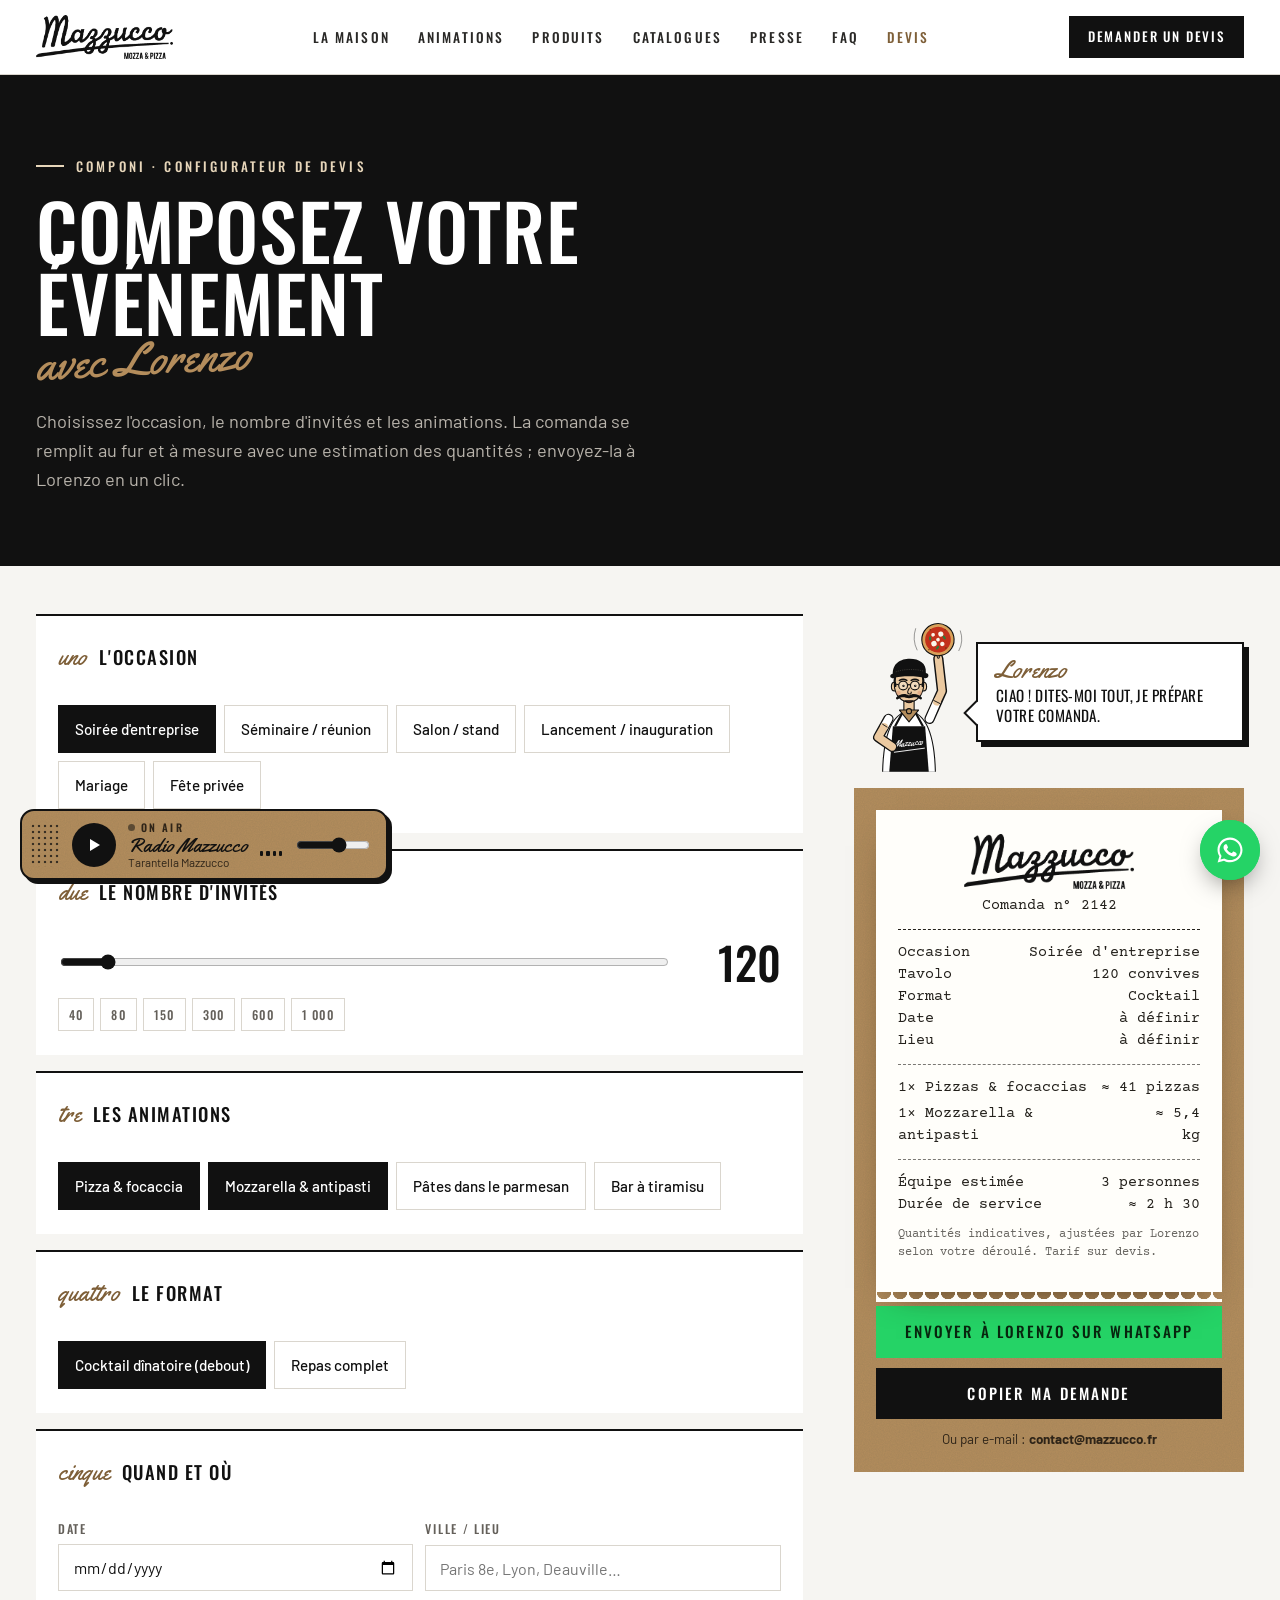
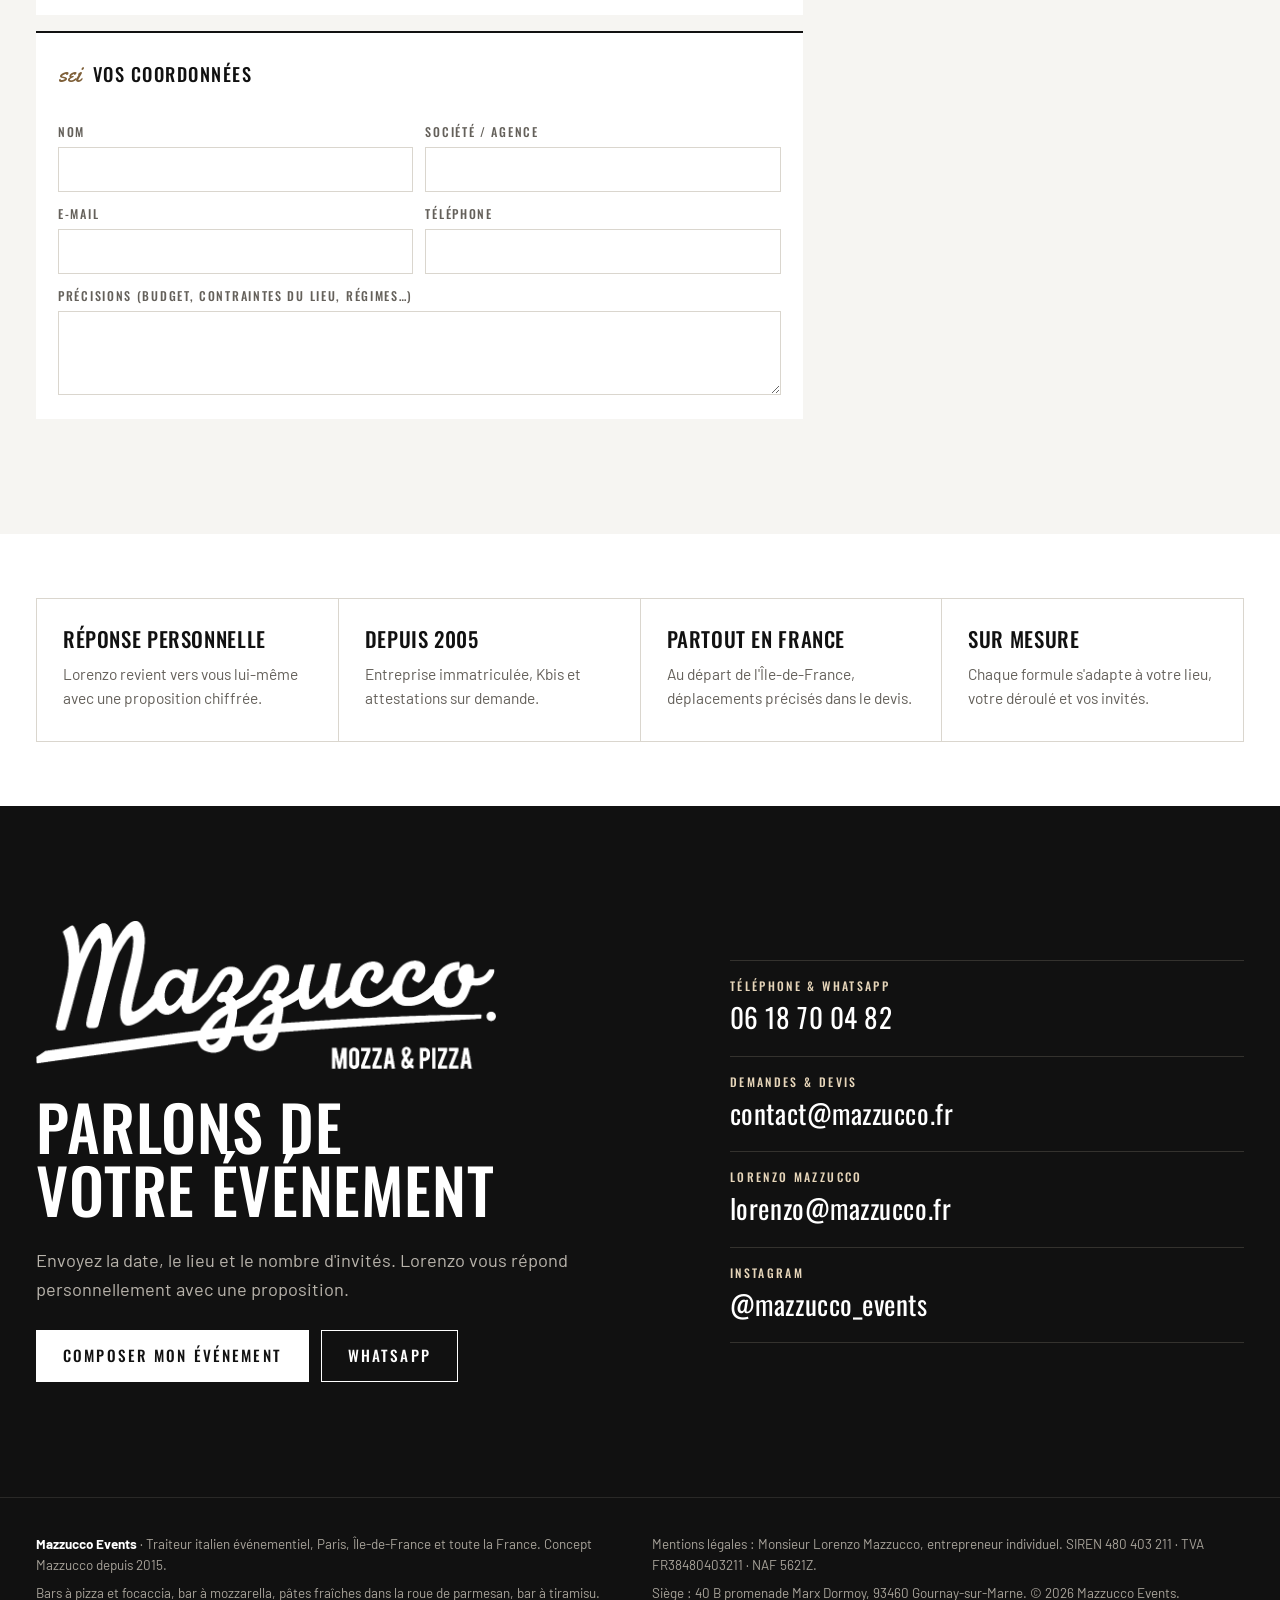
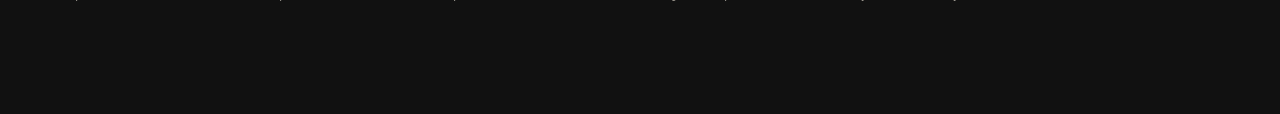
==== docs/devis.html @ e8a740b8 "Site vitrine Mazzucco Events : accueil, page devis, Lorenzo, Radio Mazzucco Co-Authored-By: Claude O" ====
<!doctype html>
<html lang="fr">
<head>
<meta charset="utf-8">
<meta name="viewport" content="width=device-width, initial-scale=1, viewport-fit=cover">
<title>Devis Mazzucco Events</title>
<meta name="description" content="Composez votre événement italien avec Lorenzo : occasion, nombre d'invités, animations pizza, mozzarella, pâtes et tiramisu. Estimation des quantités et demande de devis en un clic.">
<link rel="canonical" href="https://www.mazzucco.fr/devis.html">
<meta property="og:type" content="website">
<meta property="og:title" content="Devis Mazzucco Events">
<meta property="og:description" content="Composez votre événement italien avec Lorenzo : occasion, nombre d'invités, animations pizza, mozzarella, pâtes et tiramisu. Estimation des quantités et demande de devis en un clic.">
<meta property="og:url" content="https://www.mazzucco.fr/devis.html">
<meta property="og:image" content="https://www.mazzucco.fr/assets/logo-round.png">
<meta property="og:locale" content="fr_FR">
<link rel="icon" href="assets/logo-round.png">
<link rel="preconnect" href="https://fonts.googleapis.com">
<link rel="preconnect" href="https://fonts.gstatic.com" crossorigin>
<link rel="stylesheet" href="https://fonts.googleapis.com/css2?family=Oswald:wght@400;500;600&family=Barlow:ital,wght@0,400;0,500;0,600;1,400&family=Yellowtail&family=Courier+Prime:wght@400;700&display=swap">
<link rel="stylesheet" href="style.css">
<script type="application/ld+json">
{
 "@context": "https://schema.org",
 "@type": "WebPage",
 "name": "Configurateur de devis Mazzucco Events",
 "url": "https://www.mazzucco.fr/devis.html",
 "isPartOf": {
  "@type": "WebSite",
  "name": "Mazzucco Events",
  "url": "https://www.mazzucco.fr/"
 },
 "about": {
  "@id": "https://www.mazzucco.fr/#business"
 }
}
</script>
</head>
<body>
<svg width="0" height="0" style="position:absolute" aria-hidden="true" focusable="false">
<symbol id="lorenzo" viewBox="0 0 300 430">
  <path d="M168 40q-10 30 4 58M290 46q10 28-4 54" fill="none" stroke="#111" stroke-width="2.5" stroke-linecap="round" opacity=".45"/>
  <path d="M78 432C80 340 100 272 150 264C200 272 220 340 222 432Z" fill="#fff" stroke="#111" stroke-width="3"/>
  <path d="M106 306H194L204 432H96Z" fill="#111"/>
  <path d="M112 306L134 266M188 306L166 266" stroke="#111" stroke-width="6"/>
  <text x="150" y="360" text-anchor="middle" font-family="Yellowtail, Brush Script MT, cursive" font-size="25" fill="#fff" transform="rotate(-6 150 358)" textLength="78" lengthAdjust="spacingAndGlyphs">Mazzucco</text>
  <path d="M110 377L192 366" stroke="#fff" stroke-width="2.5" stroke-linecap="round"/>
  <path d="M94 286L66 336L104 362" fill="none" stroke="#111" stroke-width="28" stroke-linecap="round" stroke-linejoin="round"/>
  <path d="M94 286L82 308" stroke="#fff" stroke-width="21" stroke-linecap="round"/>
  <path d="M82 308L66 336L104 362" fill="none" stroke="#EBC9A0" stroke-width="21" stroke-linecap="round" stroke-linejoin="round"/>
  <path d="M77 300L91 309" stroke="#111" stroke-width="2.5"/>
  <path d="M206 286L240 210L230 122" fill="none" stroke="#111" stroke-width="28" stroke-linecap="round" stroke-linejoin="round"/>
  <path d="M206 286L226 240" stroke="#fff" stroke-width="21" stroke-linecap="round"/>
  <path d="M226 240L240 210L230 122" fill="none" stroke="#EBC9A0" stroke-width="20" stroke-linecap="round" stroke-linejoin="round"/>
  <path d="M216 235L236 245" stroke="#111" stroke-width="2.5"/>
  <path d="M230 118L229 100" stroke="#111" stroke-width="8" stroke-linecap="round"/>
  <path d="M230 117L229.3 101" stroke="#EBC9A0" stroke-width="4" stroke-linecap="round"/>
  <g>
    <animateTransform attributeName="transform" type="rotate" from="0 229 70" to="360 229 70" dur="1.4s" repeatCount="indefinite"/>
    <circle cx="229" cy="70" r="44" fill="#D9A15A" stroke="#111" stroke-width="3"/>
    <circle cx="229" cy="70" r="35" fill="#C2311B"/>
    <circle cx="216" cy="59" r="7" fill="#FBF6EA"/><circle cx="243" cy="61" r="6" fill="#FBF6EA"/><circle cx="237" cy="83" r="7.5" fill="#FBF6EA"/><circle cx="213" cy="80" r="5" fill="#FBF6EA"/><circle cx="229" cy="70" r="5" fill="#FBF6EA"/>
    <ellipse cx="227" cy="52" rx="6" ry="3.2" fill="#2F7A3A" transform="rotate(-25 227 52)"/><ellipse cx="250" cy="76" rx="6" ry="3.2" fill="#2F7A3A" transform="rotate(50 250 76)"/><ellipse cx="221" cy="90" rx="6" ry="3.2" fill="#2F7A3A" transform="rotate(10 221 90)"/>
    <circle cx="207" cy="45" r="2" fill="#7A3A12"/><circle cx="256" cy="54" r="2.4" fill="#7A3A12"/><circle cx="250" cy="100" r="2" fill="#7A3A12"/><circle cx="198" cy="84" r="2.2" fill="#7A3A12"/>
  </g>
  <rect x="136" y="228" width="28" height="42" rx="6" fill="#EBC9A0" stroke="#111" stroke-width="3"/>
  <path d="M124 262H176L150 294Z" fill="#B48D5C" stroke="#111" stroke-width="3" stroke-linejoin="round"/>
  <circle cx="150" cy="265" r="7" fill="#B48D5C" stroke="#111" stroke-width="3"/>
  <ellipse cx="110" cy="198" rx="8" ry="12" fill="#EBC9A0" stroke="#111" stroke-width="3"/>
  <ellipse cx="190" cy="198" rx="8" ry="12" fill="#EBC9A0" stroke="#111" stroke-width="3"/>
  <ellipse cx="150" cy="192" rx="40" ry="48" fill="#EBC9A0" stroke="#111" stroke-width="3"/>
  <path d="M112 170q-3 14 1 26M188 170q3 14-1 26" stroke="#111" stroke-width="6" stroke-linecap="round" fill="none"/>
  <path d="M106 166C104 134 128 122 152 122C178 122 198 134 196 160C196 164 194 166 192 168Z" fill="#111"/>
  <path d="M102 164C124 155 178 153 200 162C206 166 202 175 195 175C170 168 130 168 107 175C99 175 96 168 102 164Z" fill="#111"/>
  <path d="M114 158C134 150 168 149 190 156" stroke="#5A5650" stroke-width="1.5" fill="none" stroke-dasharray="3 3"/>
  <path d="M124 181q10-6 20 0M156 181q10-6 20 0" stroke="#111" stroke-width="4.5" stroke-linecap="round" fill="none"/>
  <circle cx="134" cy="195" r="12" fill="#fff" fill-opacity=".3" stroke="#111" stroke-width="3"/>
  <circle cx="166" cy="195" r="12" fill="#fff" fill-opacity=".3" stroke="#111" stroke-width="3"/>
  <path d="M146 194q4-3 8 0M122 193L112 191M178 193L188 191" stroke="#111" stroke-width="3" fill="none"/>
  <circle cx="135" cy="196" r="3.3" fill="#111"/><circle cx="167" cy="196" r="3.3" fill="#111"/>
  <circle cx="136.2" cy="194.8" r="1" fill="#fff"/><circle cx="168.2" cy="194.8" r="1" fill="#fff"/>
  <path d="M151 202C146 211 144 216 150 218C154 219 157 216 156 213" fill="none" stroke="#111" stroke-width="3" stroke-linecap="round"/>
  <circle cx="121" cy="215" r="6" fill="#DE9774" opacity=".55"/><circle cx="179" cy="215" r="6" fill="#DE9774" opacity=".55"/>
  <path d="M150 222C140 215 124 217 115 228C113 233 118 235 122 231C130 224 140 228 150 230C160 228 170 224 178 231C182 235 187 233 185 228C176 217 160 215 150 222Z" fill="#111"/>
  <path d="M139 237Q150 247 161 237Z" fill="#7A2E1E" stroke="#111" stroke-width="3" stroke-linejoin="round"/>
</symbol>
</svg>
<header class="site">
  <div class="wrap nav">
    <a class="logo" href="./"><img src="assets/logo-black.png" alt="Mazzucco, Mozza &amp; Pizza" width="934" height="300"></a>
    <ul id="navList">
      <li><a href="./#maison">La maison</a></li>
      <li><a href="./#animations">Animations</a></li>
      <li><a href="./#produits">Produits</a></li>
      <li><a href="./#catalogues">Catalogues</a></li>
      <li><a href="./#presse">Presse</a></li>
      <li><a href="./#faq">FAQ</a></li>
      <li><a href="devis.html" aria-current="page">Devis</a></li>
    </ul>
    <a class="btn btn-ink" href="devis.html">Demander un devis</a>
    <button class="menu-btn" id="menuBtn" aria-expanded="false" aria-controls="navList">Menu</button>
  </div>
</header>

<main id="top">
<section class="devis-hero black">
  <div class="wrap grid">
    <div>
      <span class="kicker">Componi · configurateur de devis</span>
      <h1 style="margin-top:16px">Composez votre événement <span class="script">avec Lorenzo</span></h1>
      <p class="lede">Choisissez l'occasion, le nombre d'invités et les animations. La comanda se remplit au fur et à mesure avec une estimation des quantités ; envoyez-la à Lorenzo en un clic.</p>
    </div>
  </div>
</section>

<section class="section config" style="padding-top:48px">
  <div class="wrap config-grid">
    <form class="steps" id="cfg" novalidate>
      <fieldset>
        <legend><b>uno</b>L'occasion</legend>
        <div class="chips">
          <label class="chip"><input type="radio" name="occ" id="occ1" value="Soirée d'entreprise" checked><span>Soirée d'entreprise</span></label>
          <label class="chip"><input type="radio" name="occ" id="occ2" value="Séminaire / réunion"><span>Séminaire / réunion</span></label>
          <label class="chip"><input type="radio" name="occ" id="occ3" value="Salon / stand"><span>Salon / stand</span></label>
          <label class="chip"><input type="radio" name="occ" id="occ4" value="Lancement / inauguration"><span>Lancement / inauguration</span></label>
          <label class="chip"><input type="radio" name="occ" id="occ5" value="Mariage"><span>Mariage</span></label>
          <label class="chip"><input type="radio" name="occ" id="occ6" value="Fête privée"><span>Fête privée</span></label>
        </div>
      </fieldset>
      <fieldset>
        <legend><b>due</b>Le nombre d'invités</legend>
        <div class="guests">
          <input type="range" id="guests" min="20" max="1500" step="10" value="120" aria-label="Nombre d'invités">
          <output id="guestsOut" for="guests">120</output>
        </div>
        <div class="presets" aria-label="Raccourcis">
          <button type="button" data-g="40">40</button><button type="button" data-g="80">80</button><button type="button" data-g="150">150</button><button type="button" data-g="300">300</button><button type="button" data-g="600">600</button><button type="button" data-g="1000">1 000</button>
        </div>
      </fieldset>
      <fieldset>
        <legend><b>tre</b>Les animations</legend>
        <div class="chips">
          <label class="chip"><input type="checkbox" name="anim" id="a1" value="pizza" checked><span>Pizza &amp; focaccia</span></label>
          <label class="chip"><input type="checkbox" name="anim" id="a2" value="mozza" checked><span>Mozzarella &amp; antipasti</span></label>
          <label class="chip"><input type="checkbox" name="anim" id="a3" value="pasta"><span>Pâtes dans le parmesan</span></label>
          <label class="chip"><input type="checkbox" name="anim" id="a4" value="tiramisu"><span>Bar à tiramisu</span></label>
        </div>
      </fieldset>
      <fieldset>
        <legend><b>quattro</b>Le format</legend>
        <div class="chips">
          <label class="chip"><input type="radio" name="fmt" id="f1" value="cocktail" checked><span>Cocktail dînatoire (debout)</span></label>
          <label class="chip"><input type="radio" name="fmt" id="f2" value="repas"><span>Repas complet</span></label>
        </div>
      </fieldset>
      <fieldset>
        <legend><b>cinque</b>Quand et où</legend>
        <div class="fields">
          <div class="field"><label for="date">Date</label><input type="date" id="date"></div>
          <div class="field"><label for="city">Ville / lieu</label><input type="text" id="city" placeholder="Paris 8e, Lyon, Deauville…"></div>
        </div>
      </fieldset>
      <fieldset>
        <legend><b>sei</b>Vos coordonnées</legend>
        <div class="fields">
          <div class="field"><label for="name">Nom</label><input type="text" id="name" autocomplete="name"></div>
          <div class="field"><label for="company">Société / agence</label><input type="text" id="company" autocomplete="organization"></div>
          <div class="field"><label for="email">E-mail</label><input type="email" id="email" autocomplete="email"></div>
          <div class="field"><label for="phone">Téléphone</label><input type="tel" id="phone" autocomplete="tel"></div>
          <div class="field full"><label for="msg">Précisions (budget, contraintes du lieu, régimes…)</label><textarea id="msg"></textarea></div>
        </div>
      </fieldset>
    </form>

    <aside class="side">
      <div class="guide">
        <svg class="lorenzo" viewBox="0 0 300 430" aria-hidden="true"><use href="#lorenzo"/></svg>
        <div class="bubble" aria-live="polite"><span class="script">Lorenzo</span><span id="guideText">Ciao ! Dites-moi tout, je prépare votre comanda.</span></div>
      </div>
      <div class="ticket-wrap kraft">
        <div class="ticket">
          <div class="t-head"><img src="assets/logo-black.png" alt="Mazzucco" width="934" height="300"><div>Comanda n° <span id="tNum">0000</span></div></div>
          <div class="row"><span>Occasion</span><span id="tOcc">—</span></div>
          <div class="row"><span>Tavolo</span><span id="tGuests">—</span></div>
          <div class="row"><span>Format</span><span id="tFmt">—</span></div>
          <div class="row"><span>Date</span><span id="tDate">à définir</span></div>
          <div class="row"><span>Lieu</span><span id="tCity">à définir</span></div>
          <div class="sep"></div>
          <div class="items" id="tItems"></div>
          <div class="sep"></div>
          <div class="row"><span>Équipe estimée</span><span id="tStaff">—</span></div>
          <div class="row"><span>Durée de service</span><span id="tDur">—</span></div>
          <p class="disc-t">Quantités indicatives, ajustées par Lorenzo selon votre déroulé. Tarif sur devis.</p>
          <div class="stamp" id="stamp">Pronto!</div>
        </div>
        <div class="send">
          <a class="btn wa-btn" id="sendWa" href="https://wa.me/33618700482" target="_blank" rel="noopener">Envoyer à Lorenzo sur WhatsApp</a>
          <button class="btn btn-ink" type="button" id="copyBtn">Copier ma demande</button>
          <p class="hint" id="copyHint">Ou par e-mail : <b>contact@mazzucco.fr</b></p>
        </div>
      </div>
    </aside>
  </div>
</section>

<section class="section" style="padding-block:64px">
  <div class="wrap">
    <div class="pros-grid">
      <div class="pro"><h3>Réponse personnelle</h3><p>Lorenzo revient vers vous lui-même avec une proposition chiffrée.</p></div>
      <div class="pro"><h3>Depuis 2005</h3><p>Entreprise immatriculée, Kbis et attestations sur demande.</p></div>
      <div class="pro"><h3>Partout en France</h3><p>Au départ de l'Île-de-France, déplacements précisés dans le devis.</p></div>
      <div class="pro"><h3>Sur mesure</h3><p>Chaque formule s'adapte à votre lieu, votre déroulé et vos invités.</p></div>
    </div>
  </div>
</section>

<section class="section black contact" id="contact">
  <div class="wrap contact-grid">
    <div style="display:grid;gap:26px">
      <img class="logo-w" src="assets/logo-white.png" alt="Mazzucco, Mozza &amp; Pizza" width="934" height="300" loading="lazy">
      <h2>Parlons de votre événement</h2>
      <p class="lede">Envoyez la date, le lieu et le nombre d'invités. Lorenzo vous répond personnellement avec une proposition.</p>
      <div class="ctas"><a class="btn btn-white" href="devis.html">Composer mon événement</a><a class="btn btn-line" href="https://wa.me/33618700482" target="_blank" rel="noopener">WhatsApp</a></div>
    </div>
    <div class="lines">
      <div class="cline"><span class="k">Téléphone &amp; WhatsApp</span><span class="v">06 18 70 04 82</span></div>
      <div class="cline"><span class="k">Demandes &amp; devis</span><span class="v">contact@mazzucco.fr</span></div>
      <div class="cline"><span class="k">Lorenzo Mazzucco</span><span class="v">lorenzo@mazzucco.fr</span></div>
      <div class="cline"><span class="k">Instagram</span><span class="v"><a href="https://instagram.com/mazzucco_events" target="_blank" rel="noopener">@mazzucco_events</a></span></div>
    </div>
  </div>
</section>
</main>

<footer>
  <div class="wrap foot">
    <div><p><b style="color:#fff">Mazzucco Events</b> · Traiteur italien événementiel, Paris, Île-de-France et toute la France. Concept Mazzucco depuis 2015.</p><p>Bars à pizza et focaccia, bar à mozzarella, pâtes fraîches dans la roue de parmesan, bar à tiramisu.</p></div>
    <div><p>Mentions légales : Monsieur Lorenzo Mazzucco, entrepreneur individuel. SIREN 480 403 211 · TVA FR38480403211 · NAF 5621Z.</p><p>Siège : 40 B promenade Marx Dormoy, 93460 Gournay-sur-Marne. © 2026 Mazzucco Events.</p></div>
  </div>
</footer>
<a class="wa-fab" href="https://wa.me/33618700482?text=Bonjour%20Lorenzo%2C%20je%20souhaite%20un%20devis%20pour%20un%20%C3%A9v%C3%A9nement." target="_blank" rel="noopener" aria-label="Écrire à Mazzucco Events sur WhatsApp">
  <span class="tip">Une question ? WhatsApp</span>
  <svg viewBox="0 0 32 32" aria-hidden="true"><path fill="#fff" d="M16 3.5C9.1 3.5 3.5 9 3.5 15.8c0 2.4.7 4.6 1.9 6.5L3.6 28.5l6.4-1.7c1.8 1 3.9 1.5 6 1.5 6.9 0 12.5-5.5 12.5-12.3S22.9 3.5 16 3.5zm0 22.6c-1.9 0-3.7-.5-5.3-1.4l-.4-.2-3.8 1 1-3.6-.2-.4c-1.1-1.6-1.7-3.5-1.7-5.5 0-5.6 4.6-10.2 10.4-10.2s10.4 4.6 10.4 10.2S21.8 26.1 16 26.1zm5.7-7.6c-.3-.2-1.8-.9-2.1-1s-.5-.2-.7.2-.8 1-1 1.2-.4.2-.7.1c-.3-.2-1.3-.5-2.5-1.5-.9-.8-1.5-1.8-1.7-2.1s0-.5.1-.6l.5-.6c.2-.2.2-.3.3-.5.1-.2.1-.4 0-.6l-1-2.3c-.3-.6-.5-.5-.7-.5h-.6c-.2 0-.6.1-.9.4s-1.2 1.1-1.2 2.7 1.2 3.1 1.3 3.3c.2.2 2.3 3.5 5.6 4.9.8.3 1.4.5 1.9.7.8.2 1.5.2 2.1.1.6-.1 1.8-.7 2.1-1.4.3-.7.3-1.3.2-1.4-.1-.1-.3-.2-.6-.3z"/></svg>
</a>
<div class="radio kraft" id="radio" role="region" aria-label="Radio Mazzucco">
  <span class="grille" aria-hidden="true"></span>
  <button class="radio-btn" id="radioPlay" type="button" aria-pressed="false" aria-label="Écouter Radio Mazzucco"></button>
  <div class="radio-info"><span class="onair"><i></i>On air</span><span class="station">Radio Mazzucco</span><span class="track" id="radioTrack"></span></div>
  <span class="eq" aria-hidden="true"><i></i><i></i><i></i><i></i></span>
  <input type="range" id="radioVol" min="0" max="1" step="0.05" value="0.6" aria-label="Volume de la radio">
</div>
<script src="site.js"></script>
<script src="devis.js"></script>
</body>
</html>
---- docs/style.css ----
/* Layout: Mazzucco's packaging world — black-and-white script logo, kraft pizza-box card, condensed caps like "MOZZA & PIZZA". Lorenzo, an ink-drawn pizzaiolo, is the one character; everything else stays quiet. Single deliberate light look. */
:root {
  color-scheme: light;
  --white: #FFFFFF;
  --paper: #F6F5F2;
  --ink: #111111;
  --ink-2: #2A2927;
  --muted: #64605A;
  --line: #DAD6CE;
  --kraft: #B48D5C;
  --kraft-deep: #7E5F38;
  --kraft-pale: #E7D6BA;
  --kraft-ink: #2E2418;
  --stamp: #B3261E;
  --wa: #25D366;
  --caps: "Oswald", "Bebas Neue", "Arial Narrow", Impact, sans-serif;
  --body: "Barlow", "Helvetica Neue", Arial, system-ui, sans-serif;
  --script: "Yellowtail", "Brush Script MT", cursive;
  --mono: "Courier Prime", "Courier New", ui-monospace, monospace;
  --gutter-l: max(16px, env(safe-area-inset-left, 0px));
  --gutter-r: max(16px, env(safe-area-inset-right, 0px));
  --kraft-tex: url("data:image/svg+xml;utf8,<svg xmlns='http://www.w3.org/2000/svg' width='240' height='240'><filter id='n'><feTurbulence type='fractalNoise' baseFrequency='.85' numOctaves='3' stitchTiles='stitch'/><feColorMatrix values='0 0 0 0 .28 0 0 0 0 .19 0 0 0 0 .09 0 0 0 .42 0'/></filter><rect width='100%' height='100%' filter='url(%23n)'/></svg>");
}
*, *::before, *::after { box-sizing: border-box; }
[hidden] { display: none !important; }
html { scroll-behavior: smooth; }
@media (prefers-reduced-motion: reduce) { html { scroll-behavior: auto; } }
body { margin: 0; background: var(--white); color: var(--ink); font-family: var(--body); font-size: 17px; line-height: 1.6; -webkit-font-smoothing: antialiased; overflow-x: hidden; }
body::before { content: ""; position: fixed; inset: 0 0 auto; height: env(safe-area-inset-top, 0px); z-index: 60; background: var(--white); }
a { color: inherit; }
img { display: block; max-width: 100%; }
:focus-visible { outline: 2px solid var(--kraft); outline-offset: 3px; }
.wrap { max-width: 1240px; margin: 0 auto; padding-left: var(--gutter-l); padding-right: var(--gutter-r); }
h1, h2, h3 { font-family: var(--caps); font-weight: 500; text-transform: uppercase; line-height: 1; letter-spacing: .01em; margin: 0; text-wrap: balance; }
h2 { font-size: clamp(2.2rem, 5vw, 3.9rem); }
h3 { font-size: 1.5rem; letter-spacing: .03em; }
p { margin: 0; }
.kicker { font-family: var(--caps); font-size: .82rem; letter-spacing: .24em; text-transform: uppercase; font-weight: 500; color: var(--kraft-deep); display: inline-flex; align-items: center; gap: 12px; }
.kicker::before { content: ""; width: 28px; height: 2px; background: currentColor; flex: none; }
.script { font-family: var(--script); text-transform: none; font-weight: 400; letter-spacing: 0; }
.lede { font-size: 1.14rem; color: var(--muted); max-width: 60ch; }
.section { padding-block: clamp(72px, 9vw, 120px); }
.head { display: grid; gap: 16px; margin-bottom: clamp(36px, 5vw, 60px); max-width: 780px; }
.btn { display: inline-flex; align-items: center; justify-content: center; gap: 10px; font: 500 .95rem/1 var(--caps); letter-spacing: .14em; text-transform: uppercase; padding: 17px 26px; text-decoration: none; border: 1.5px solid transparent; cursor: pointer; transition: background .15s, color .15s, transform .15s; text-align: center; }
.btn:hover { transform: translateY(-1px); }
.btn-ink { background: var(--ink); color: var(--white); }
.btn-ink:hover { background: var(--ink-2); }
.btn-white { background: var(--white); color: var(--ink); }
.btn-line { border-color: currentColor; background: transparent; color: inherit; }
.kraft { background-color: var(--kraft); background-image: var(--kraft-tex); color: var(--ink); }
.kraft .kicker, .kraft .lede { color: var(--kraft-ink); }
.black { background: var(--ink); color: var(--white); }
.black .lede { color: #B9B4AC; }
.black .kicker { color: var(--kraft-pale); }

/* ---------- Loader ---------- */
#loader { position: fixed; inset: 0; z-index: 100; background: #0E0E0E; display: grid; place-items: center; cursor: pointer; clip-path: inset(0); transition: clip-path .85s cubic-bezier(.7,0,.2,1); }
#loader.out { clip-path: inset(0 0 100% 0); }
#loader .stage { display: grid; justify-items: center; gap: 30px; padding: 0 24px; }
#loader canvas { width: min(48vw, 230px); height: min(48vw, 230px); animation: spin 1.6s linear infinite; filter: drop-shadow(0 20px 30px rgba(0,0,0,.6)); }
#loader img { width: min(72vw, 340px); height: auto; opacity: 0; transform: translateY(14px); transition: opacity .6s ease, transform .6s ease; }
#loader.show-mark img { opacity: 1; transform: none; }
@keyframes spin { to { transform: rotate(360deg); } }
@media (prefers-reduced-motion: reduce) { #loader canvas { animation-duration: 8s; } #loader { transition: opacity .4s; } #loader.out { clip-path: inset(0); opacity: 0; } }

/* ---------- Header ---------- */
header.site { position: sticky; top: env(safe-area-inset-top, 0px); z-index: 50; background: rgba(255,255,255,.96); backdrop-filter: blur(8px); border-bottom: 1px solid var(--line); }
.nav { display: flex; align-items: center; justify-content: space-between; gap: 24px; height: 74px; }
.nav .logo img { height: 44px; width: auto; }
.nav ul { display: flex; gap: 28px; list-style: none; margin: 0; padding: 0; }
.nav ul a { font: 500 .84rem var(--caps); letter-spacing: .16em; text-transform: uppercase; text-decoration: none; color: var(--ink-2); }
.nav ul a:hover, .nav ul a[aria-current="page"] { color: var(--kraft-deep); }
.nav .btn { padding: 13px 18px; font-size: .82rem; }
.menu-btn { display: none; background: none; border: 1.5px solid var(--ink); padding: 9px 14px; font: 500 .8rem var(--caps); letter-spacing: .14em; text-transform: uppercase; cursor: pointer; color: var(--ink); }
@media (max-width: 1020px) {
  .nav ul { display: none; }
  .nav ul.open { display: grid; position: absolute; top: 74px; left: 0; right: 0; background: var(--white); border-bottom: 1px solid var(--line); padding: 12px var(--gutter-r) 22px var(--gutter-l); }
  .nav ul.open a { display: block; padding: 12px 0; font-size: 1rem; }
  .menu-btn { display: inline-block; }
  .nav .btn { display: none; }
}

/* ---------- Lorenzo ---------- */
.lorenzo { display: block; width: 100%; height: auto; overflow: visible; }
.bubble { position: relative; background: var(--white); color: var(--ink); border: 2px solid var(--ink); padding: 14px 18px; font-family: var(--caps); font-size: 1.05rem; letter-spacing: .03em; line-height: 1.3; text-transform: uppercase; box-shadow: 5px 5px 0 var(--ink); max-width: 280px; }
.bubble .script { display: block; font-size: 1.5rem; line-height: 1; margin-bottom: 4px; color: var(--kraft-deep); }
.bubble::after { content: ""; position: absolute; width: 18px; height: 18px; background: var(--white); border-right: 2px solid var(--ink); border-bottom: 2px solid var(--ink); }

/* ---------- Hero ---------- */
.hero-grid { display: grid; grid-template-columns: minmax(0, 1.05fr) minmax(0, .95fr); min-height: min(700px, 84vh); }
.hero-copy { padding-block: clamp(56px, 8vw, 104px); padding-right: clamp(24px, 4vw, 64px); display: grid; align-content: center; gap: 28px; min-width: 0; }
.hero h1 { font-size: clamp(2.8rem, 6.4vw, 5.6rem); font-weight: 500; line-height: .92; }
.hero h1 .script { display: block; color: var(--kraft); font-size: .62em; line-height: 1.05; margin-top: .12em; transform: rotate(-4deg); transform-origin: left; }
.hero .ctas { display: flex; flex-wrap: wrap; gap: 12px; }
.hero-stage { position: relative; margin-right: calc(-1 * (var(--gutter-r) + max(0px, (100vw - 1240px) / 2))); display: grid; align-items: end; justify-items: center; padding: 40px 24px 0; overflow: hidden; }
.hero-stage .lorenzo { width: min(100%, 380px); position: relative; z-index: 1; }
.hero-stage .bubble { position: absolute; top: clamp(40px, 9vw, 110px); left: clamp(16px, 4vw, 56px); z-index: 2; transform: rotate(-2deg); }
.hero-stage .bubble::after { right: 36px; bottom: -11px; transform: rotate(45deg); }
.badge { position: absolute; right: clamp(16px, 4vw, 48px); top: clamp(24px, 4vw, 44px); width: 128px; height: 128px; z-index: 2; }
.badge svg { width: 100%; height: 100%; animation: spin 26s linear infinite; }
.badge .c { position: absolute; inset: 0; display: grid; place-items: center; text-align: center; color: var(--white); font-family: var(--script); font-size: 1.45rem; line-height: 1; }
@media (prefers-reduced-motion: reduce) { .badge svg { animation: none; } }
@media (max-width: 900px) {
  .hero-grid { grid-template-columns: minmax(0, 1fr); min-height: 0; }
  .hero-copy { padding-right: 0; padding-block: 44px 56px; }
  .hero-stage { margin-left: calc(-1 * var(--gutter-l)); padding-top: 120px; }
  .hero-stage .lorenzo { width: min(78%, 300px); }
  .hero-stage .bubble { top: 24px; left: var(--gutter-l); max-width: 220px; font-size: .92rem; }
  .badge { width: 96px; height: 96px; top: 20px; }
  .badge .c { font-size: 1.1rem; }
}

.proof-row { display: grid; grid-template-columns: repeat(4, 1fr); }
.proof-row > div { padding: 26px 22px; display: grid; gap: 4px; border-left: 1px solid rgba(17,17,17,.22); }
.proof-row > div:first-child { border-left: 0; padding-left: 0; }
.proof-row .n { font-family: var(--caps); font-size: 2.3rem; line-height: 1; font-weight: 500; white-space: nowrap; }
.proof-row .l { font-size: .9rem; color: var(--kraft-ink); }
@media (max-width: 760px) { .proof-row { grid-template-columns: 1fr 1fr; } .proof-row > div:nth-child(3) { border-left: 0; padding-left: 0; } .proof-row > div:nth-child(n+3) { border-top: 1px solid rgba(17,17,17,.22); } }

/* ---------- Pros ---------- */
.pros-grid { display: grid; grid-template-columns: repeat(4, 1fr); gap: 1px; background: var(--line); border: 1px solid var(--line); }
.pro { background: var(--white); padding: 30px 26px; display: grid; gap: 12px; align-content: start; }
.pro svg { width: 34px; height: 34px; color: var(--kraft-deep); }
.pro h3 { font-size: 1.3rem; }
.pro p { color: var(--muted); font-size: .97rem; }
@media (max-width: 1000px) { .pros-grid { grid-template-columns: 1fr 1fr; } }
@media (max-width: 560px) { .pros-grid { grid-template-columns: 1fr; } }
.clients { margin-top: 40px; display: flex; flex-wrap: wrap; align-items: center; gap: 14px 40px; }
.clients .t { font-family: var(--caps); font-size: .78rem; letter-spacing: .24em; text-transform: uppercase; color: var(--muted); }
.clients .names { display: flex; flex-wrap: wrap; gap: 10px 36px; }
.clients .names span { font-family: var(--caps); font-size: 1.45rem; font-weight: 500; letter-spacing: .06em; text-transform: uppercase; }

/* ---------- Maison ---------- */
.maison-grid { display: grid; grid-template-columns: 5fr 7fr; gap: clamp(32px, 6vw, 96px); align-items: start; }
.seal { padding: clamp(32px, 5vw, 56px); display: grid; justify-items: center; gap: 22px; text-align: center; position: sticky; top: calc(100px + env(safe-area-inset-top, 0px)); }
.seal img { width: min(100%, 320px); height: auto; aspect-ratio: 1; filter: drop-shadow(0 18px 24px rgba(40,25,5,.35)); }
.seal .dal { font-family: var(--script); font-size: 2.6rem; line-height: 1; }
.seal .sub { font: 500 .8rem var(--caps); letter-spacing: .22em; text-transform: uppercase; color: var(--kraft-ink); max-width: 30ch; }
.story { display: grid; gap: 22px; min-width: 0; }
.story p { max-width: 60ch; color: var(--ink-2); }
.signature { font-family: var(--script); font-size: 2.4rem; line-height: 1; }
.timeline { list-style: none; margin: 8px 0 0; padding: 0; display: grid; border-top: 2px solid var(--ink); }
.timeline li { display: grid; grid-template-columns: 150px 1fr; gap: 20px; padding: 18px 0; border-bottom: 1px solid var(--line); }
.timeline .when { font-family: var(--caps); font-size: 1.2rem; font-weight: 500; text-transform: uppercase; letter-spacing: .04em; }
.timeline h3 { font-family: var(--body); text-transform: none; font-size: 1.08rem; font-weight: 600; letter-spacing: 0; margin-bottom: 2px; line-height: 1.3; }
.timeline p { color: var(--muted); font-size: .96rem; }
@media (max-width: 900px) { .maison-grid { grid-template-columns: 1fr; } .seal { position: static; } .timeline li { grid-template-columns: 104px 1fr; gap: 14px; } }

/* ---------- Animations ---------- */
.anim-grid { display: grid; grid-template-columns: repeat(2, 1fr); gap: 24px; }
.anim { background: var(--white); border: 1px solid var(--ink); padding: clamp(26px, 3.4vw, 44px); display: grid; gap: 14px; align-content: start; }
.anim .top { display: flex; justify-content: space-between; align-items: flex-start; gap: 16px; }
.anim .it { font-family: var(--script); font-size: 1.7rem; color: var(--kraft-deep); line-height: 1; }
.anim svg { width: 58px; height: 58px; flex: none; }
.anim h3 { font-size: clamp(1.6rem, 2.6vw, 2.1rem); }
.anim p { color: var(--ink-2); }
.tags { display: flex; flex-wrap: wrap; gap: 8px; margin-top: 4px; }
.tags span { font: 500 .74rem var(--caps); letter-spacing: .14em; text-transform: uppercase; padding: 6px 10px; background: var(--paper); border: 1px solid var(--line); }
@media (max-width: 860px) { .anim-grid { grid-template-columns: 1fr; } }

/* ---------- Dispensa ---------- */
.disp-grid { display: grid; grid-template-columns: 5fr 7fr; gap: clamp(32px, 6vw, 96px); align-items: center; }
.disc { position: relative; max-width: 520px; width: 100%; justify-self: center; }
.disc img { width: 100%; height: auto; aspect-ratio: 1; }
.disc .cap { position: absolute; left: 50%; bottom: -18px; transform: translateX(-50%); background: var(--white); color: var(--ink); font: 500 .76rem var(--caps); letter-spacing: .2em; text-transform: uppercase; padding: 8px 14px; white-space: nowrap; }
.listino { list-style: none; margin: 0; padding: 0; display: grid; }
.listino li { display: grid; grid-template-columns: auto 1fr auto; gap: 12px; align-items: baseline; padding: 14px 0; border-bottom: 1px solid #2E2C29; }
.listino .p { font-family: var(--caps); font-size: 1.3rem; text-transform: uppercase; letter-spacing: .04em; }
.listino .dots { border-bottom: 2px dotted #5B5750; transform: translateY(-5px); min-width: 16px; }
.listino .r { font-family: var(--script); font-size: 1.4rem; color: var(--kraft-pale); }
.listino .d { grid-column: 1 / -1; font-size: .92rem; color: #A9A49B; margin-top: -2px; }
.maison-made { margin-top: 28px; display: flex; flex-wrap: wrap; gap: 10px; }
.maison-made span { font: 500 .78rem var(--caps); letter-spacing: .16em; text-transform: uppercase; border: 1px solid #55514B; padding: 8px 12px; color: #E9E4DA; }
@media (max-width: 900px) { .disp-grid { grid-template-columns: 1fr; } .disc { max-width: 340px; margin-bottom: 20px; } }

/* ---------- Catalogues ---------- */
.cat-grid { display: grid; grid-template-columns: repeat(3, 1fr); gap: 22px; }
.box { background: var(--white); color: var(--ink); display: grid; grid-template-rows: auto 1fr; box-shadow: 0 1px 0 rgba(0,0,0,.08), 0 22px 40px -28px rgba(40,25,5,.7); }
.box .lid { background: var(--ink); color: var(--white); padding: 22px 24px 20px; display: grid; gap: 4px; position: relative; }
.box .lid .f { font: 500 .74rem var(--caps); letter-spacing: .22em; text-transform: uppercase; color: var(--kraft-pale); }
.box .lid h3 { font-family: var(--script); text-transform: none; font-weight: 400; font-size: 2.6rem; line-height: 1.05; letter-spacing: 0; }
.box .lid .pop { position: absolute; top: 18px; right: 18px; font: 500 .68rem var(--caps); letter-spacing: .16em; text-transform: uppercase; background: var(--kraft); color: var(--ink); padding: 5px 8px; }
.box .in { padding: 22px 24px 26px; display: grid; gap: 16px; grid-template-rows: auto 1fr auto; }
.box .for { color: var(--muted); font-size: .96rem; }
.box ul { list-style: none; margin: 0; padding: 0; align-content: start; display: grid; }
.box li { display: flex; justify-content: space-between; gap: 12px; padding: 10px 0; border-bottom: 1px dashed var(--line); font-size: .97rem; }
.box li span:last-child { font: 500 .78rem var(--caps); letter-spacing: .12em; text-transform: uppercase; color: var(--kraft-deep); white-space: nowrap; }
.box .btn { width: 100%; }
@media (max-width: 980px) { .cat-grid { grid-template-columns: 1fr; max-width: 560px; } }
.cat-cta { margin-top: 34px; display: flex; flex-wrap: wrap; gap: 16px 24px; align-items: center; }
.cat-cta p { color: var(--kraft-ink); max-width: 52ch; }

/* ---------- Devis teaser ---------- */
.teaser-grid { display: grid; grid-template-columns: 260px 1fr auto; gap: clamp(24px, 4vw, 56px); align-items: center; }
.teaser-grid .lorenzo { width: 100%; max-width: 240px; margin-bottom: -24px; }
.teaser-grid h2 { font-size: clamp(2rem, 4vw, 3.1rem); }
.teaser-grid p { color: var(--muted); margin-top: 12px; max-width: 54ch; }
.teaser { padding-block: 56px 0; border-top: 2px solid var(--ink); border-bottom: 2px solid var(--ink); overflow: hidden; }
@media (max-width: 860px) { .teaser-grid { grid-template-columns: 1fr; } .teaser-grid .lorenzo { max-width: 180px; margin-bottom: 0; order: 3; justify-self: center; } .teaser { padding-bottom: 0; } }

/* ---------- Devis page ---------- */
.devis-hero { padding-block: clamp(40px, 6vw, 72px); }
.devis-hero .grid { display: grid; grid-template-columns: minmax(0, 1fr) 300px; gap: 32px; align-items: end; }
.devis-hero h1 { font-size: clamp(2.6rem, 6vw, 4.8rem); line-height: .95; }
.devis-hero h1 .script { color: var(--kraft); display: block; font-size: .6em; transform: rotate(-3deg); transform-origin: left; margin-top: .1em; }
.devis-hero p { margin-top: 20px; }
@media (max-width: 760px) { .devis-hero .grid { grid-template-columns: 1fr; } }
.config { background: var(--paper); }
.config-grid { display: grid; grid-template-columns: minmax(0, 1fr) 390px; gap: clamp(28px, 4vw, 56px); align-items: start; }
.steps { display: grid; gap: 16px; min-width: 0; }
fieldset { border: 0; border-top: 2px solid var(--ink); background: var(--white); margin: 0; padding: 22px 22px 24px; display: grid; gap: 14px; min-width: 0; }
legend { float: left; width: 100%; font-family: var(--caps); text-transform: uppercase; font-size: 1.15rem; letter-spacing: .08em; font-weight: 500; padding: 0; margin-bottom: 14px; display: flex; gap: 12px; align-items: baseline; }
legend b { font-family: var(--script); text-transform: none; font-weight: 400; font-size: 1.5rem; color: var(--kraft-deep); letter-spacing: 0; }
.chips { display: flex; flex-wrap: wrap; gap: 8px; }
.chip input { position: absolute; opacity: 0; pointer-events: none; }
.chip span { display: inline-flex; align-items: center; padding: 11px 16px; border: 1.5px solid var(--line); cursor: pointer; font-size: .95rem; font-weight: 500; transition: all .15s; user-select: none; background: var(--white); }
.chip span:hover { border-color: var(--ink); }
.chip input:checked + span { background: var(--ink); border-color: var(--ink); color: var(--white); }
.chip input:focus-visible + span { outline: 2px solid var(--kraft); outline-offset: 2px; }
.guests { display: grid; grid-template-columns: 1fr auto; gap: 18px; align-items: center; }
.guests output { font-family: var(--caps); font-size: 2.8rem; line-height: 1; min-width: 4ch; text-align: right; font-variant-numeric: tabular-nums; font-weight: 500; }
input[type=range] { width: 100%; accent-color: var(--ink); }
.presets { display: flex; flex-wrap: wrap; gap: 6px; }
.presets button { font: 500 .76rem var(--caps); letter-spacing: .1em; padding: 6px 10px; border: 1px solid var(--line); background: transparent; color: var(--muted); cursor: pointer; }
.presets button:hover { color: var(--ink); border-color: var(--ink); }
.fields { display: grid; grid-template-columns: 1fr 1fr; gap: 12px; }
.field { display: grid; gap: 6px; min-width: 0; }
.field.full { grid-column: 1 / -1; }
.field label { font: 500 .76rem var(--caps); letter-spacing: .14em; text-transform: uppercase; color: var(--muted); }
.field input, .field textarea { font: 400 1rem var(--body); padding: 12px 14px; border: 1.5px solid var(--line); background: var(--white); color: var(--ink); width: 100%; border-radius: 0; }
.field input:focus, .field textarea:focus { border-color: var(--ink); outline: none; }
.field textarea { min-height: 84px; resize: vertical; }
@media (max-width: 1020px) { .config-grid { grid-template-columns: minmax(0, 1fr); } }
@media (max-width: 560px) { .fields { grid-template-columns: 1fr; } }
.side { position: sticky; top: calc(96px + env(safe-area-inset-top, 0px)); display: grid; gap: 16px; }
.guide { display: grid; grid-template-columns: 110px 1fr; gap: 12px; align-items: end; }
.guide .lorenzo { width: 110px; }
.guide .bubble { max-width: none; font-size: .95rem; margin-bottom: 30px; transition: transform .2s; }
.guide .bubble::after { left: -11px; bottom: 18px; transform: rotate(135deg); }
.guide .bubble.pop { animation: pop .35s ease; }
@keyframes pop { 0% { transform: scale(.94); } 60% { transform: scale(1.03); } 100% { transform: scale(1); } }
@media (prefers-reduced-motion: reduce) { .guide .bubble.pop { animation: none; } }
.ticket-wrap { display: grid; gap: 14px; padding: 22px; }
.ticket { background: #FFFEFA; color: #23201B; font-family: var(--mono); font-size: .92rem; line-height: 1.5; padding: 24px 22px 30px; position: relative; box-shadow: 0 16px 34px -20px rgba(40,25,5,.8); }
.ticket::after { content: ""; position: absolute; left: 0; right: 0; bottom: -10px; height: 10px; background: radial-gradient(circle at 8px 0, transparent 7px, #FFFEFA 7.5px); background-size: 16px 10px; }
.ticket .t-head { text-align: center; border-bottom: 1px dashed currentColor; padding-bottom: 12px; margin-bottom: 12px; display: grid; justify-items: center; gap: 6px; }
.ticket .t-head img { width: 170px; height: auto; }
.ticket .row { display: flex; justify-content: space-between; gap: 12px; }
.ticket .row span:last-child { text-align: right; }
.ticket .sep { border-top: 1px dashed currentColor; margin: 12px 0; opacity: .6; }
.ticket .items { display: grid; gap: 4px; min-height: 60px; }
.ticket .empty { opacity: .6; font-style: italic; }
.ticket .disc-t { font-size: .75rem; opacity: .7; margin-top: 10px; }
.stamp { position: absolute; right: 16px; top: 96px; transform: rotate(-14deg) scale(1.4); opacity: 0; border: 3px solid var(--stamp); color: var(--stamp); font-family: var(--caps); font-weight: 600; font-size: 1.25rem; padding: 2px 12px; letter-spacing: .14em; text-transform: uppercase; transition: opacity .25s, transform .25s; pointer-events: none; }
.stamp.on { opacity: .85; transform: rotate(-14deg) scale(1); }
.send { display: grid; gap: 10px; }
.send .btn { width: 100%; }
.wa-btn { background: var(--wa); color: #08260F; }
.send .hint { font-size: .84rem; color: var(--kraft-ink); text-align: center; }
.copied { font-weight: 600; }

/* ---------- Presse ---------- */
.press-grid { display: grid; grid-template-columns: 7fr 5fr; gap: clamp(32px, 5vw, 72px); }
.press-list { list-style: none; margin: 0; padding: 0; border-top: 2px solid var(--ink); }
.press-list li { display: grid; grid-template-columns: 170px 1fr; gap: 20px; padding: 20px 0; border-bottom: 1px solid var(--line); }
.press-list .o { font-family: var(--caps); font-size: 1.2rem; text-transform: uppercase; letter-spacing: .06em; font-weight: 500; }
.press-list p { color: var(--muted); }
.press-list a { font: 500 .76rem var(--caps); letter-spacing: .16em; text-transform: uppercase; color: var(--kraft-deep); text-decoration: none; display: inline-block; margin-top: 6px; }
.press-list a:hover { color: var(--ink); }
.pf { margin: 0 0 6px; font-family: var(--script); font-size: 1.7rem; line-height: 1.2; color: var(--ink) !important; }
.ratings { display: grid; gap: 12px; align-content: start; }
.rate { display: grid; grid-template-columns: 1fr auto; align-items: center; gap: 4px 16px; padding: 20px 22px; background: var(--ink); color: var(--white); }
.rate .src { font-family: var(--caps); letter-spacing: .14em; text-transform: uppercase; font-size: .95rem; }
.rate .score { font-family: var(--caps); font-size: 2.6rem; line-height: 1; font-weight: 500; }
.rate .score small { font-size: 1rem; color: #A9A49B; }
.rate .cnt { font-size: .86rem; color: #A9A49B; }
.src-note { font-size: .8rem; color: var(--muted); }
@media (max-width: 900px) { .press-grid { grid-template-columns: 1fr; } .press-list li { grid-template-columns: 1fr; gap: 4px; } }

/* ---------- FAQ ---------- */
.faq-grid { display: grid; grid-template-columns: 5fr 7fr; gap: clamp(32px, 5vw, 80px); align-items: start; }
.facts { padding: 28px; }
.facts h3 { font-size: 1.35rem; margin-bottom: 16px; }
.facts dl { margin: 0; display: grid; grid-template-columns: 120px 1fr; gap: 10px 16px; font-size: .95rem; }
.facts dt { font: 500 .76rem var(--caps); letter-spacing: .14em; text-transform: uppercase; padding-top: 3px; color: #3B2E1C; }
.facts dd { margin: 0; min-width: 0; }
details { border-bottom: 1px solid var(--line); }
details:first-of-type { border-top: 2px solid var(--ink); }
summary { cursor: pointer; list-style: none; padding: 20px 44px 20px 0; position: relative; font-family: var(--caps); text-transform: uppercase; font-size: 1.2rem; letter-spacing: .03em; line-height: 1.25; font-weight: 500; }
summary::-webkit-details-marker { display: none; }
summary::after { content: "+"; position: absolute; right: 4px; top: 14px; font-size: 1.7rem; font-weight: 400; color: var(--kraft-deep); transition: transform .2s; }
details[open] summary::after { transform: rotate(45deg); }
details p { padding: 0 0 22px; color: var(--muted); max-width: 64ch; }
@media (max-width: 900px) { .faq-grid { grid-template-columns: 1fr; } .facts dl { grid-template-columns: 1fr; gap: 2px; } .facts dd { margin-bottom: 10px; } }

/* ---------- Contact / footer ---------- */
.contact-grid { display: grid; grid-template-columns: 6fr 5fr; gap: clamp(32px, 6vw, 96px); align-items: center; }
.contact .logo-w { width: min(100%, 460px); height: auto; }
.contact .ctas { display: flex; flex-wrap: wrap; gap: 12px; }
.lines { display: grid; }
.cline { display: grid; gap: 2px; padding: 16px 0; border-bottom: 1px solid #34322E; }
.cline:first-child { border-top: 1px solid #34322E; }
.cline .k { font: 500 .74rem var(--caps); letter-spacing: .2em; text-transform: uppercase; color: var(--kraft-pale); }
.cline .v { font-family: var(--caps); font-size: 1.7rem; letter-spacing: .02em; user-select: all; overflow-wrap: anywhere; }
.cline a { text-decoration: none; }
@media (max-width: 900px) { .contact-grid { grid-template-columns: 1fr; } }
footer { padding-block: 36px calc(110px + env(safe-area-inset-bottom, 0px)); font-size: .84rem; color: #A9A49B; background: var(--ink); border-top: 1px solid #2A2927; }
.foot { display: grid; grid-template-columns: 1fr 1fr; gap: 24px; }
.foot p + p { margin-top: 6px; }
@media (max-width: 760px) { .foot { grid-template-columns: 1fr; } }

/* ---------- WhatsApp ---------- */
.wa-fab { position: fixed; z-index: 70; right: calc(20px + env(safe-area-inset-right, 0px)); bottom: calc(20px + env(safe-area-inset-bottom, 0px)); width: 60px; height: 60px; border-radius: 50%; background: var(--wa); display: grid; place-items: center; box-shadow: 0 10px 26px -8px rgba(0,0,0,.5); text-decoration: none; transition: transform .2s; }
.wa-fab:hover { transform: scale(1.06); }
.wa-fab svg { width: 32px; height: 32px; }
.wa-fab .tip { position: absolute; right: 72px; white-space: nowrap; background: var(--ink); color: var(--white); font: 500 .78rem var(--caps); letter-spacing: .12em; text-transform: uppercase; padding: 9px 12px; opacity: 0; transform: translateX(6px); transition: all .2s; pointer-events: none; }
.wa-fab:hover .tip, .wa-fab:focus-visible .tip { opacity: 1; transform: none; }
.wa-fab::before { content: ""; position: absolute; inset: 0; border-radius: 50%; background: var(--wa); animation: ping 2.8s ease-out infinite; z-index: -1; }
@keyframes ping { 0% { transform: scale(1); opacity: .5; } 70%, 100% { transform: scale(1.6); opacity: 0; } }
@media (prefers-reduced-motion: reduce) { .wa-fab::before { animation: none; } }

/* ---------- Radio ---------- */
.radio { position: fixed; z-index: 70; left: calc(20px + env(safe-area-inset-left, 0px)); bottom: calc(20px + env(safe-area-inset-bottom, 0px)); display: flex; align-items: center; gap: 12px; padding: 8px 14px 8px 8px; border: 2px solid var(--ink); border-radius: 14px; box-shadow: 4px 4px 0 var(--ink); max-width: calc(100vw - 120px - var(--gutter-l)); }
.radio .grille { width: 30px; height: 44px; border-radius: 6px; background: radial-gradient(circle, #111 1.3px, transparent 1.6px) 0 0 / 6px 6px; opacity: .75; flex: none; }
.radio-btn { width: 44px; height: 44px; border-radius: 50%; border: 0; background: var(--ink); color: var(--white); display: grid; place-items: center; cursor: pointer; flex: none; }
.radio-btn svg { width: 18px; height: 18px; }
.radio-info { display: grid; line-height: 1.15; min-width: 0; }
.radio .onair { font: 600 .66rem var(--caps); letter-spacing: .2em; text-transform: uppercase; display: inline-flex; align-items: center; gap: 6px; color: var(--kraft-ink); }
.radio .onair i { width: 7px; height: 7px; border-radius: 50%; background: #5B4A33; }
.radio.playing .onair i { background: var(--stamp); animation: blink 1.2s steps(2) infinite; }
@keyframes blink { 50% { opacity: .25; } }
.radio .station { font-family: var(--script); font-size: 1.25rem; line-height: 1.05; white-space: nowrap; }
.radio .track { font-size: .74rem; color: var(--kraft-ink); white-space: nowrap; overflow: hidden; text-overflow: ellipsis; max-width: 170px; }
.eq { display: flex; align-items: flex-end; gap: 3px; height: 22px; width: 22px; flex: none; }
.eq i { flex: 1; background: var(--ink); height: 20%; border-radius: 1px; }
.radio.playing .eq i { animation: eq .9s ease-in-out infinite; }
.radio.playing .eq i:nth-child(2) { animation-delay: -.3s; } .radio.playing .eq i:nth-child(3) { animation-delay: -.6s; } .radio.playing .eq i:nth-child(4) { animation-delay: -.15s; }
@keyframes eq { 0%, 100% { height: 20%; } 50% { height: 100%; } }
.radio input[type=range] { width: 74px; accent-color: var(--ink); }
@media (prefers-reduced-motion: reduce) { .radio.playing .eq i, .radio.playing .onair i { animation: none; height: 60%; } }
@media (max-width: 640px) { .radio .grille, .radio input[type=range], .radio .track { display: none; } .radio { padding-right: 12px; } }
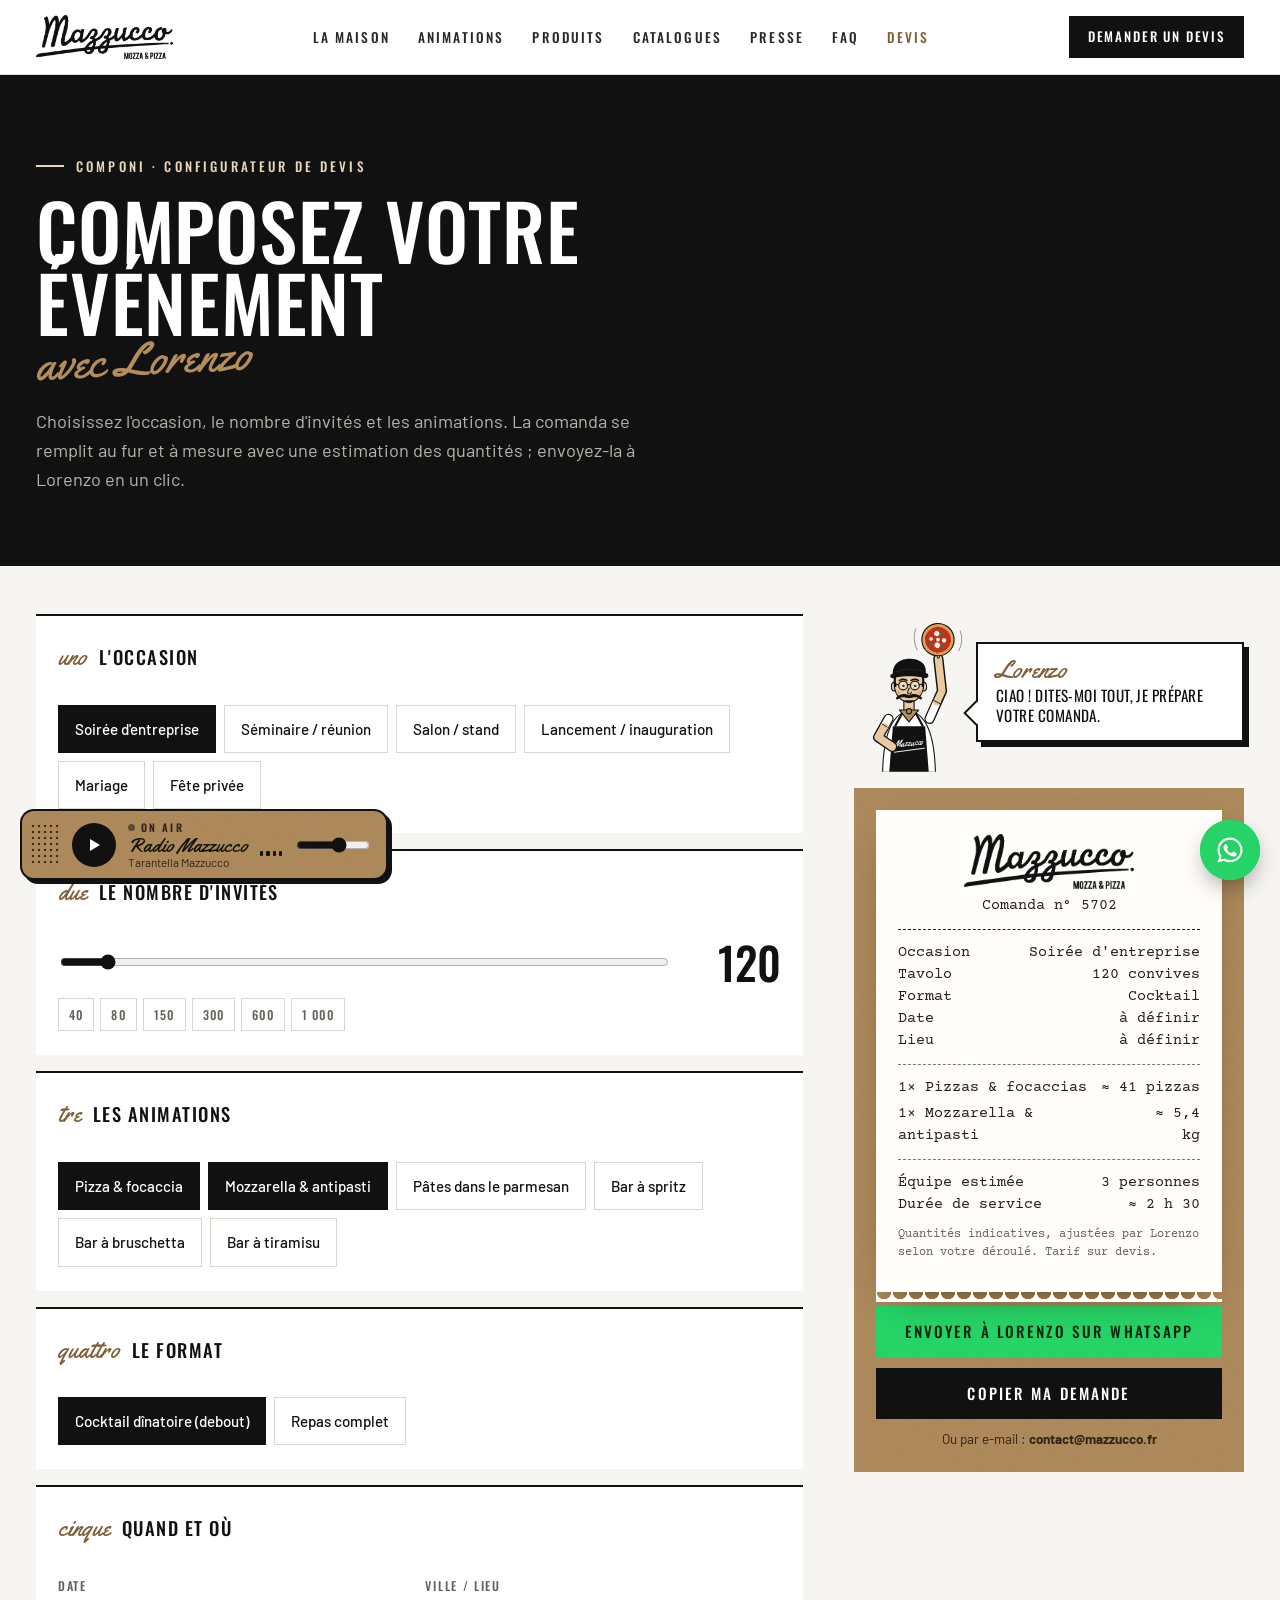
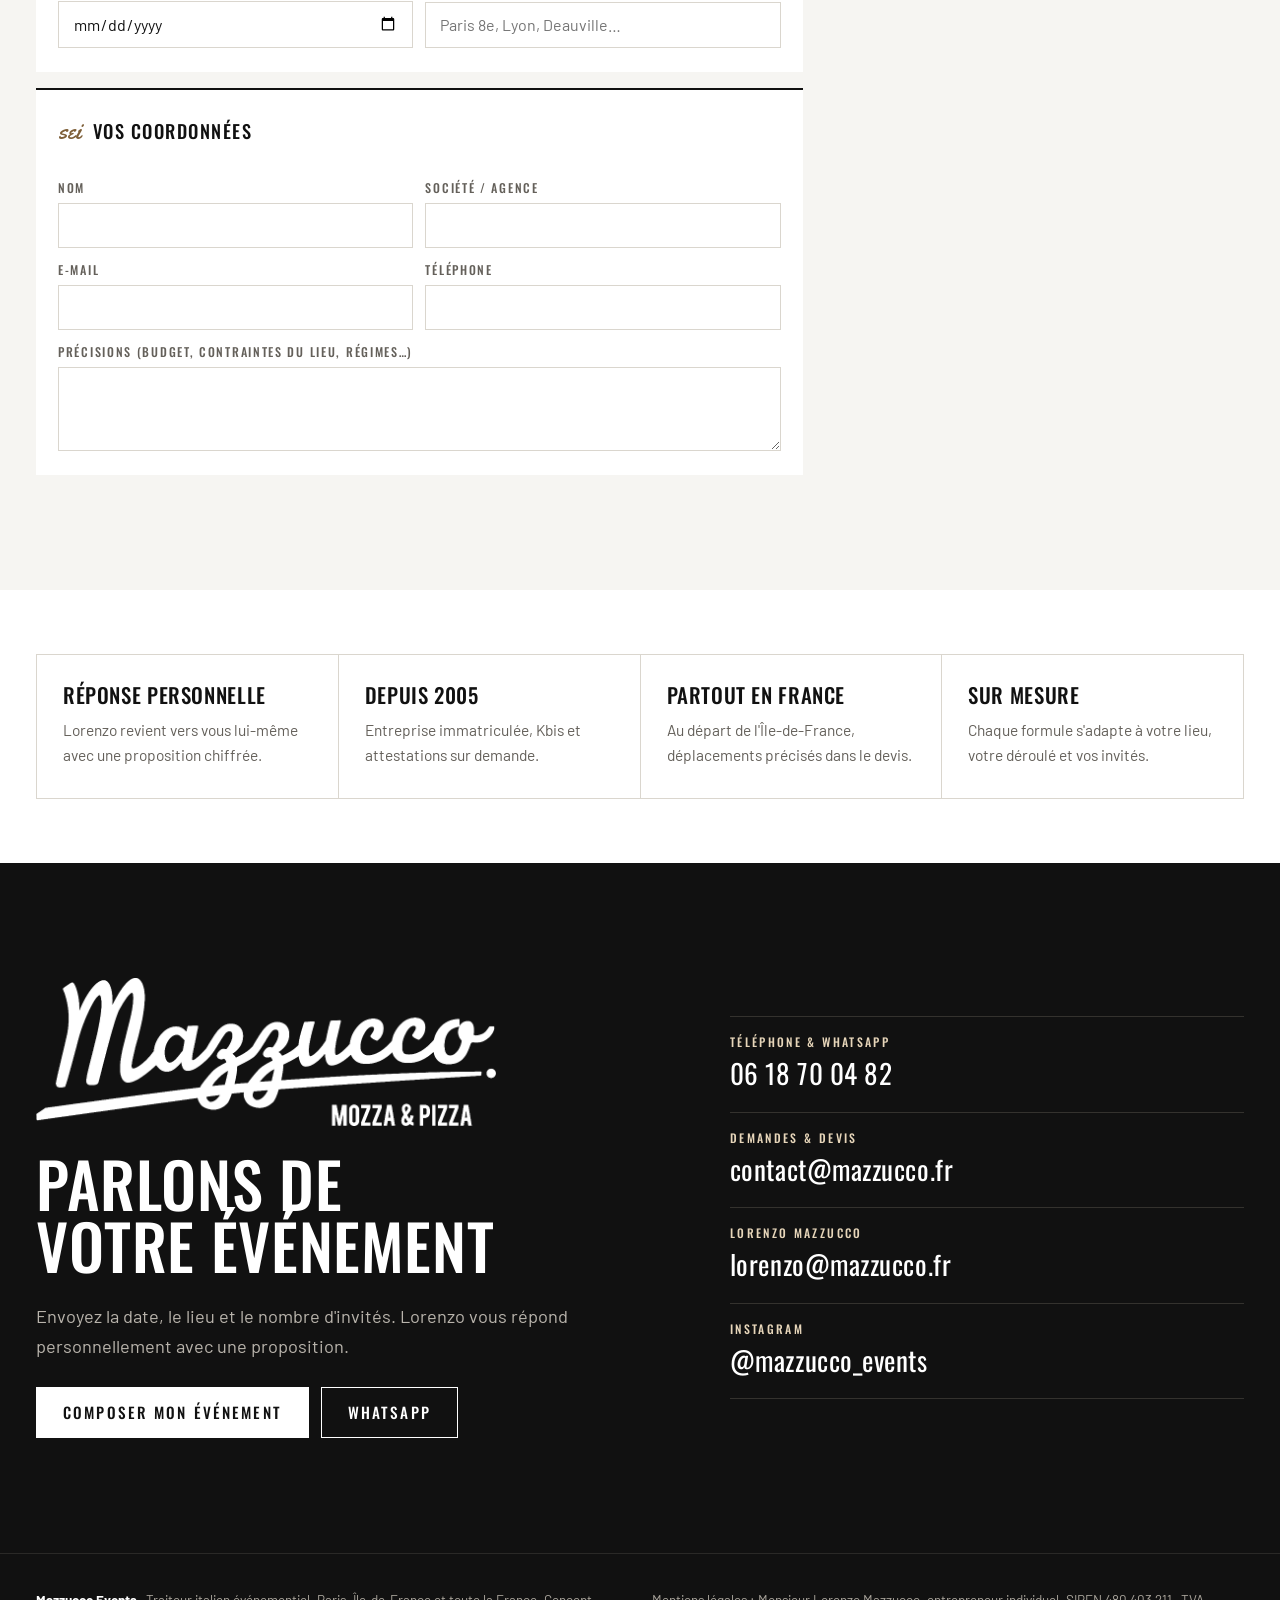
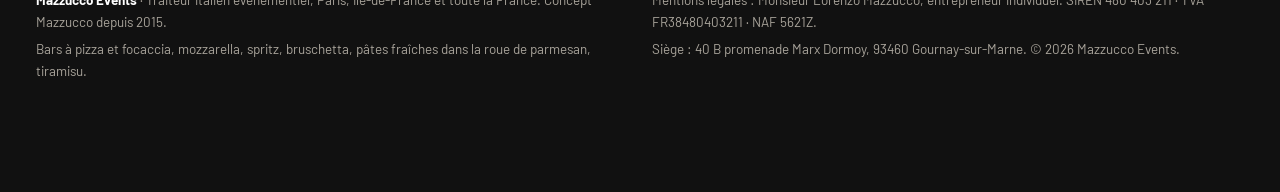
==== commit d1cbc096: "Corrections de Lorenzo : parcours, bars à spritz et bruschetta, produits de Campanie, charcuterie Sl" ====
--- a/docs/devis.html
+++ b/docs/devis.html
@@ -141,6 +141,8 @@
           <label class="chip"><input type="checkbox" name="anim" id="a1" value="pizza" checked><span>Pizza &amp; focaccia</span></label>
           <label class="chip"><input type="checkbox" name="anim" id="a2" value="mozza" checked><span>Mozzarella &amp; antipasti</span></label>
           <label class="chip"><input type="checkbox" name="anim" id="a3" value="pasta"><span>Pâtes dans le parmesan</span></label>
+          <label class="chip"><input type="checkbox" name="anim" id="a5" value="spritz"><span>Bar à spritz</span></label>
+          <label class="chip"><input type="checkbox" name="anim" id="a6" value="bruschetta"><span>Bar à bruschetta</span></label>
           <label class="chip"><input type="checkbox" name="anim" id="a4" value="tiramisu"><span>Bar à tiramisu</span></label>
         </div>
       </fieldset>
@@ -232,7 +234,7 @@
 
 <footer>
   <div class="wrap foot">
-    <div><p><b style="color:#fff">Mazzucco Events</b> · Traiteur italien événementiel, Paris, Île-de-France et toute la France. Concept Mazzucco depuis 2015.</p><p>Bars à pizza et focaccia, bar à mozzarella, pâtes fraîches dans la roue de parmesan, bar à tiramisu.</p></div>
+    <div><p><b style="color:#fff">Mazzucco Events</b> · Traiteur italien événementiel, Paris, Île-de-France et toute la France. Concept Mazzucco depuis 2015.</p><p>Bars à pizza et focaccia, mozzarella, spritz, bruschetta, pâtes fraîches dans la roue de parmesan, tiramisu.</p></div>
     <div><p>Mentions légales : Monsieur Lorenzo Mazzucco, entrepreneur individuel. SIREN 480 403 211 · TVA FR38480403211 · NAF 5621Z.</p><p>Siège : 40 B promenade Marx Dormoy, 93460 Gournay-sur-Marne. © 2026 Mazzucco Events.</p></div>
   </div>
 </footer>
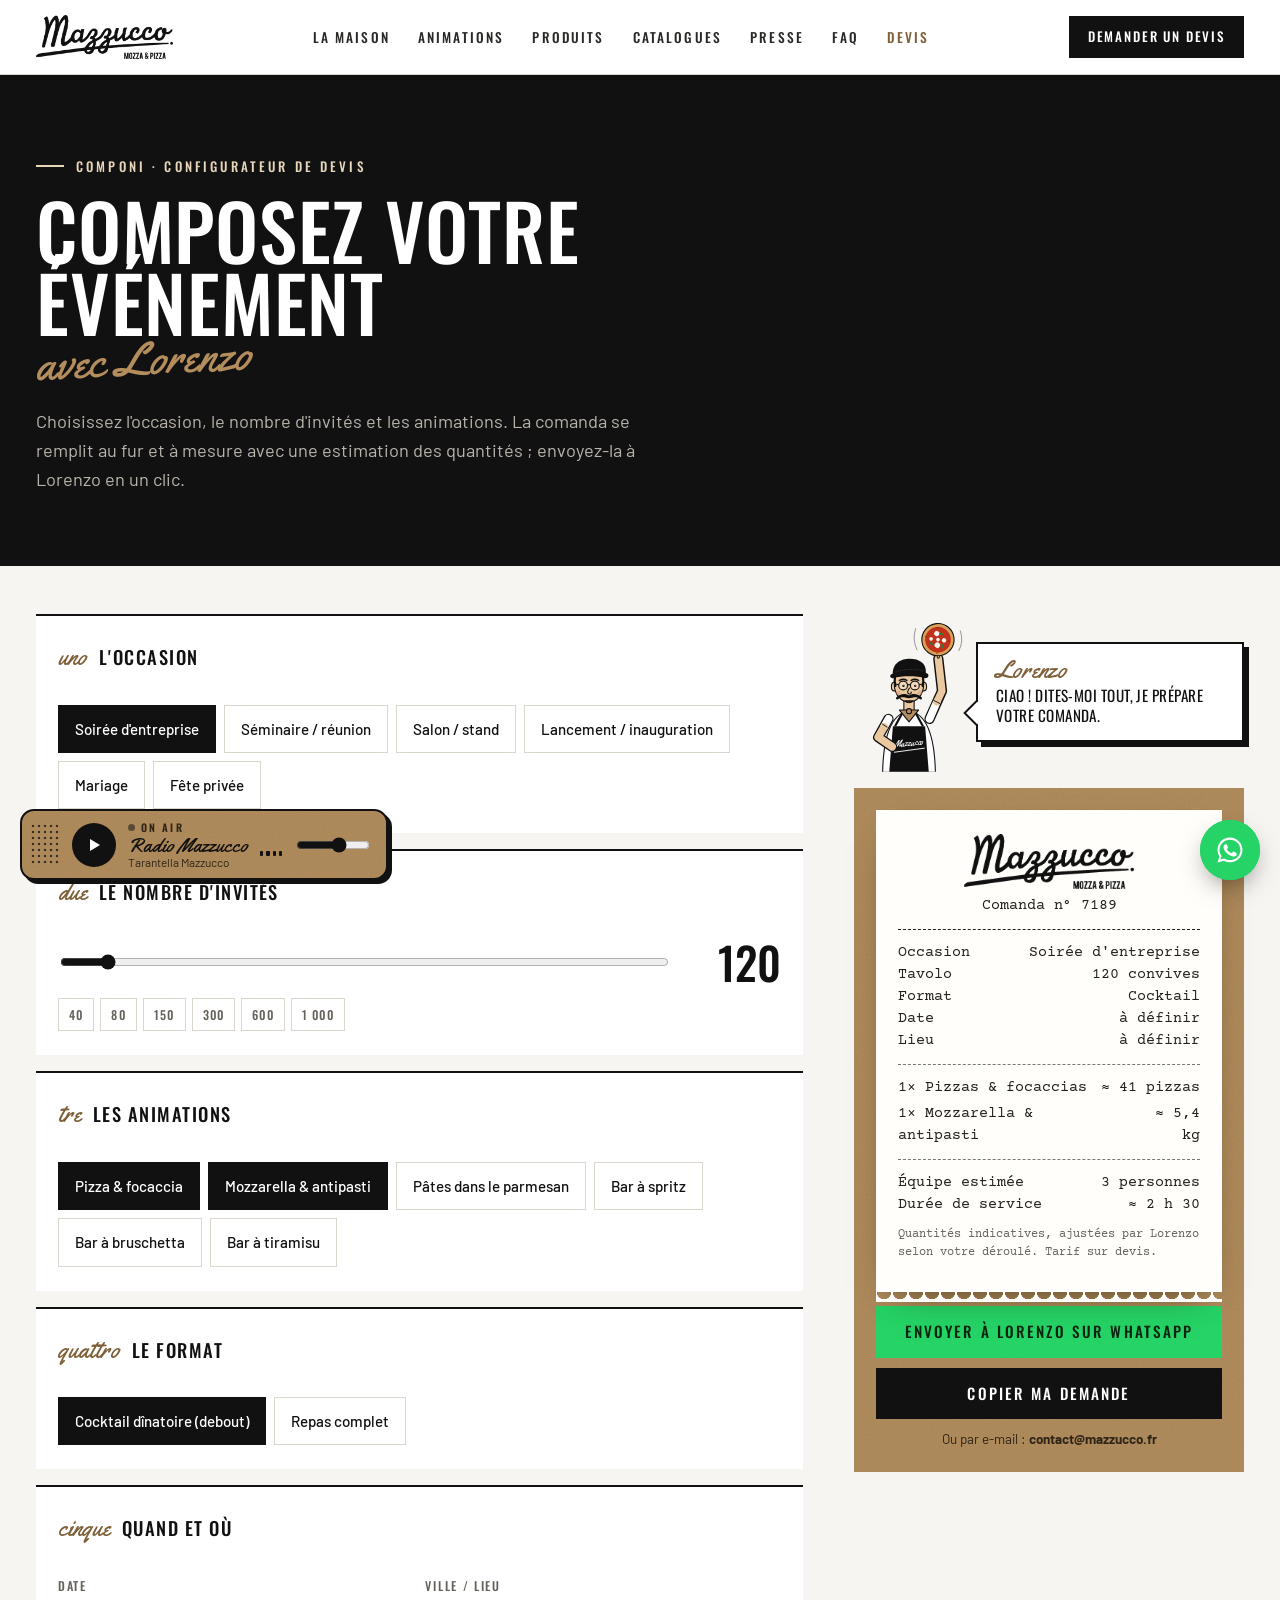
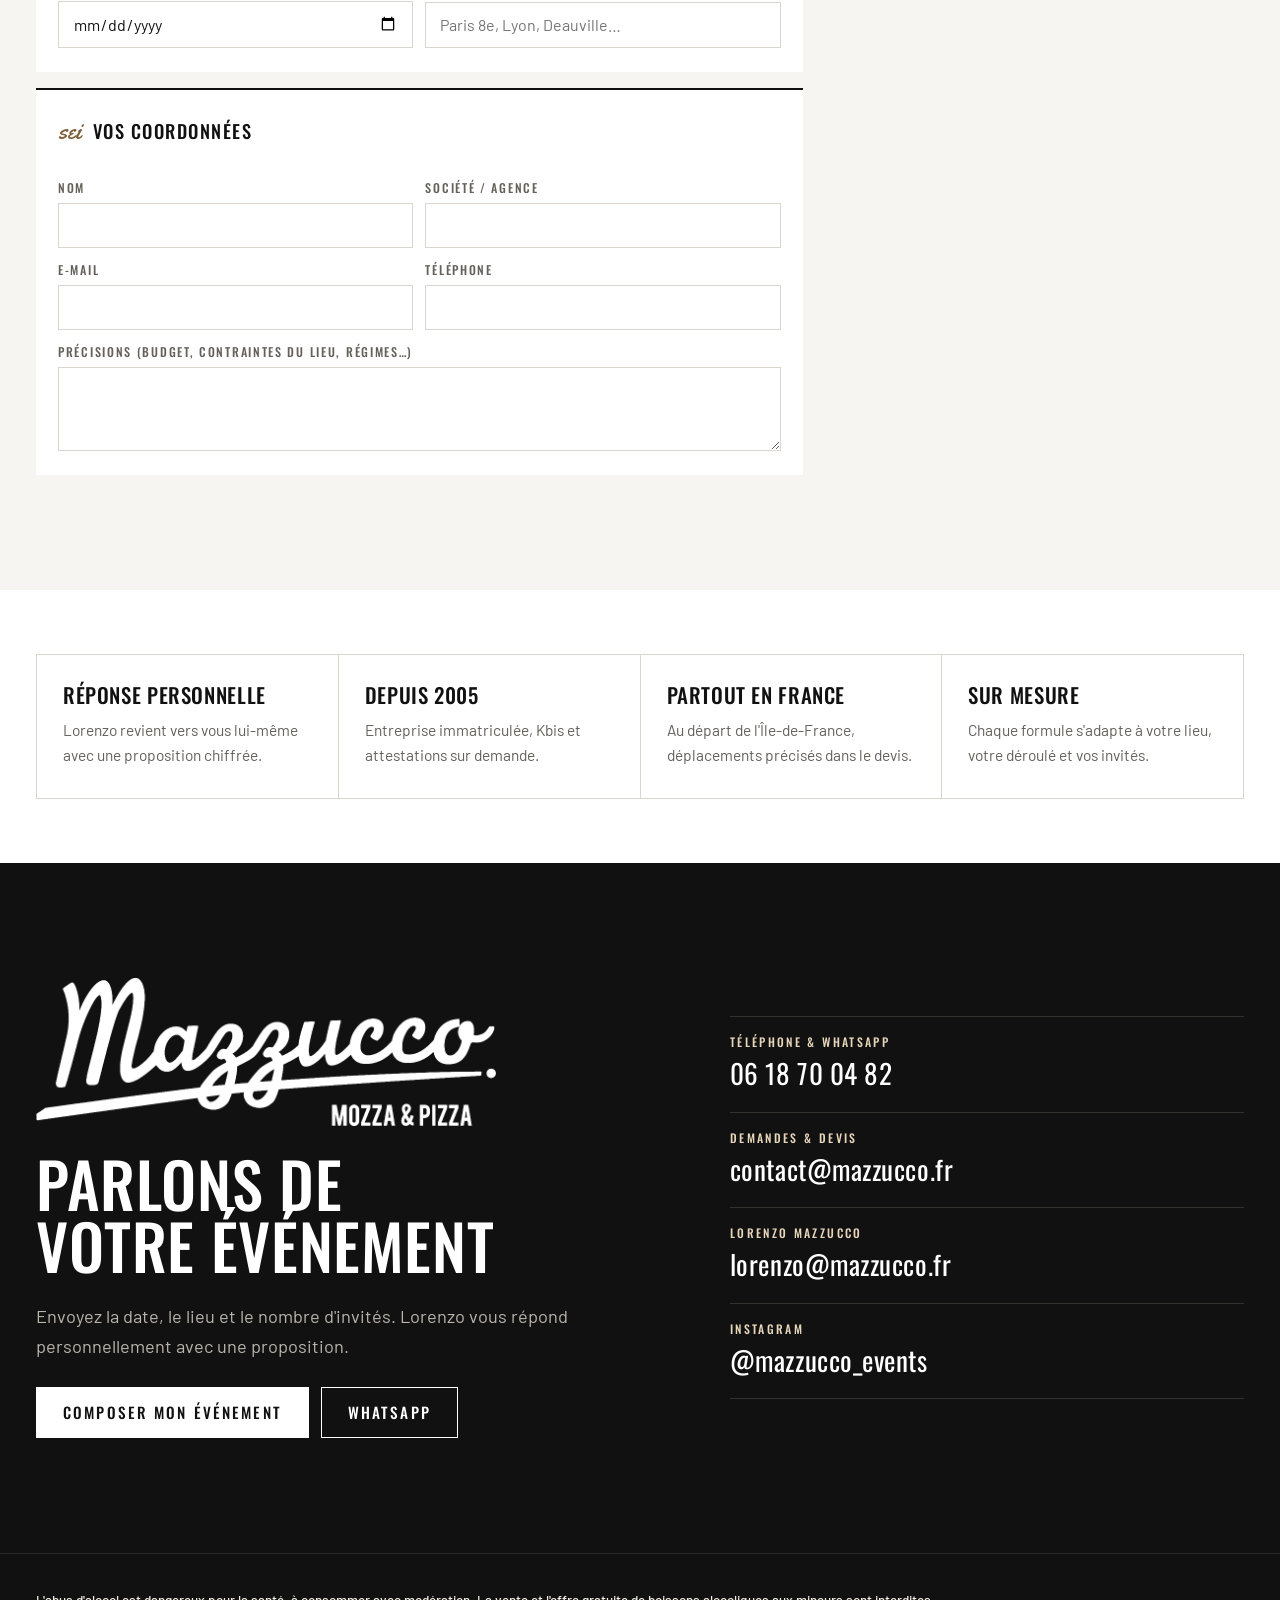
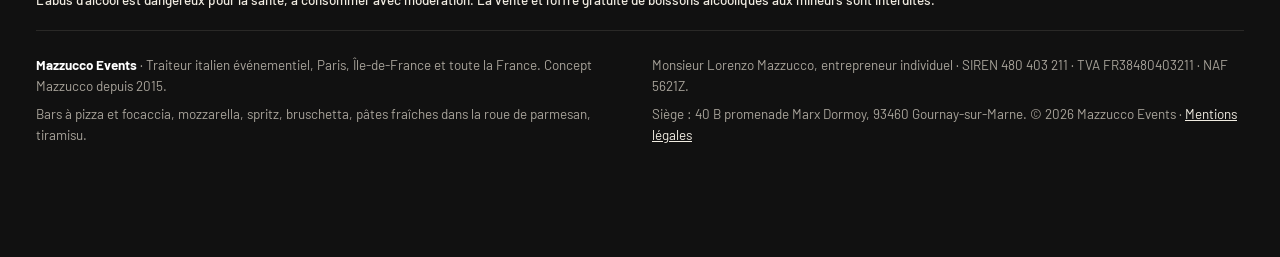
==== commit 5b0efada: "Mentions légales et messages sanitaires liés à l'alcool - Message « L'abus d'alcool est dangereux po" ====
--- a/docs/devis.html
+++ b/docs/devis.html
@@ -191,6 +191,7 @@
           <div class="row"><span>Équipe estimée</span><span id="tStaff">—</span></div>
           <div class="row"><span>Durée de service</span><span id="tDur">—</span></div>
           <p class="disc-t">Quantités indicatives, ajustées par Lorenzo selon votre déroulé. Tarif sur devis.</p>
+          <p class="disc-t" id="tAlc" hidden>L'abus d'alcool est dangereux pour la santé, à consommer avec modération.</p>
           <div class="stamp" id="stamp">Pronto!</div>
         </div>
         <div class="send">
@@ -234,8 +235,9 @@
 
 <footer>
   <div class="wrap foot">
+    <p class="foot-alc">L'abus d'alcool est dangereux pour la santé, à consommer avec modération. La vente et l'offre gratuite de boissons alcooliques aux mineurs sont interdites.</p>
     <div><p><b style="color:#fff">Mazzucco Events</b> · Traiteur italien événementiel, Paris, Île-de-France et toute la France. Concept Mazzucco depuis 2015.</p><p>Bars à pizza et focaccia, mozzarella, spritz, bruschetta, pâtes fraîches dans la roue de parmesan, tiramisu.</p></div>
-    <div><p>Mentions légales : Monsieur Lorenzo Mazzucco, entrepreneur individuel. SIREN 480 403 211 · TVA FR38480403211 · NAF 5621Z.</p><p>Siège : 40 B promenade Marx Dormoy, 93460 Gournay-sur-Marne. © 2026 Mazzucco Events.</p></div>
+    <div><p>Monsieur Lorenzo Mazzucco, entrepreneur individuel · SIREN 480 403 211 · TVA FR38480403211 · NAF 5621Z.</p><p>Siège : 40 B promenade Marx Dormoy, 93460 Gournay-sur-Marne. © 2026 Mazzucco Events · <a href="mentions-legales.html">Mentions légales</a></p></div>
   </div>
 </footer>
 <a class="wa-fab" href="https://wa.me/33618700482?text=Bonjour%20Lorenzo%2C%20je%20souhaite%20un%20devis%20pour%20un%20%C3%A9v%C3%A9nement." target="_blank" rel="noopener" aria-label="Écrire à Mazzucco Events sur WhatsApp">
--- a/docs/style.css
+++ b/docs/style.css
@@ -339,3 +339,15 @@
 .radio input[type=range] { width: 74px; accent-color: var(--ink); }
 @media (prefers-reduced-motion: reduce) { .radio.playing .eq i, .radio.playing .onair i { animation: none; height: 60%; } }
 @media (max-width: 640px) { .radio .grille, .radio input[type=range], .radio .track { display: none; } .radio { padding-right: 12px; } }
+
+/* ---------- Mentions légales & alcool ---------- */
+.alc { font-size: .84rem; color: var(--muted); border-top: 1px dashed var(--line); padding-top: 10px; margin-top: 4px; }
+.foot-alc { grid-column: 1 / -1; color: #F1ECE2; font-weight: 500; padding-bottom: 18px; border-bottom: 1px solid #2A2927; }
+footer a { color: #F1ECE2; }
+.legal { max-width: 820px; display: grid; gap: 40px; }
+.legal h2 { font-size: clamp(1.4rem, 2.6vw, 1.9rem); margin-bottom: 12px; }
+.legal p { color: var(--ink-2); max-width: 68ch; }
+.legal p + p, .legal ul + p { margin-top: 10px; }
+.legal ul { margin: 10px 0 0; padding-left: 20px; color: var(--ink-2); display: grid; gap: 4px; }
+.alc-box { border: 2px solid var(--ink); padding: 22px 24px; display: grid; gap: 6px; box-shadow: 5px 5px 0 var(--ink); }
+.alc-main { font-family: var(--caps); text-transform: uppercase; letter-spacing: .04em; font-size: 1.15rem; color: var(--ink) !important; }
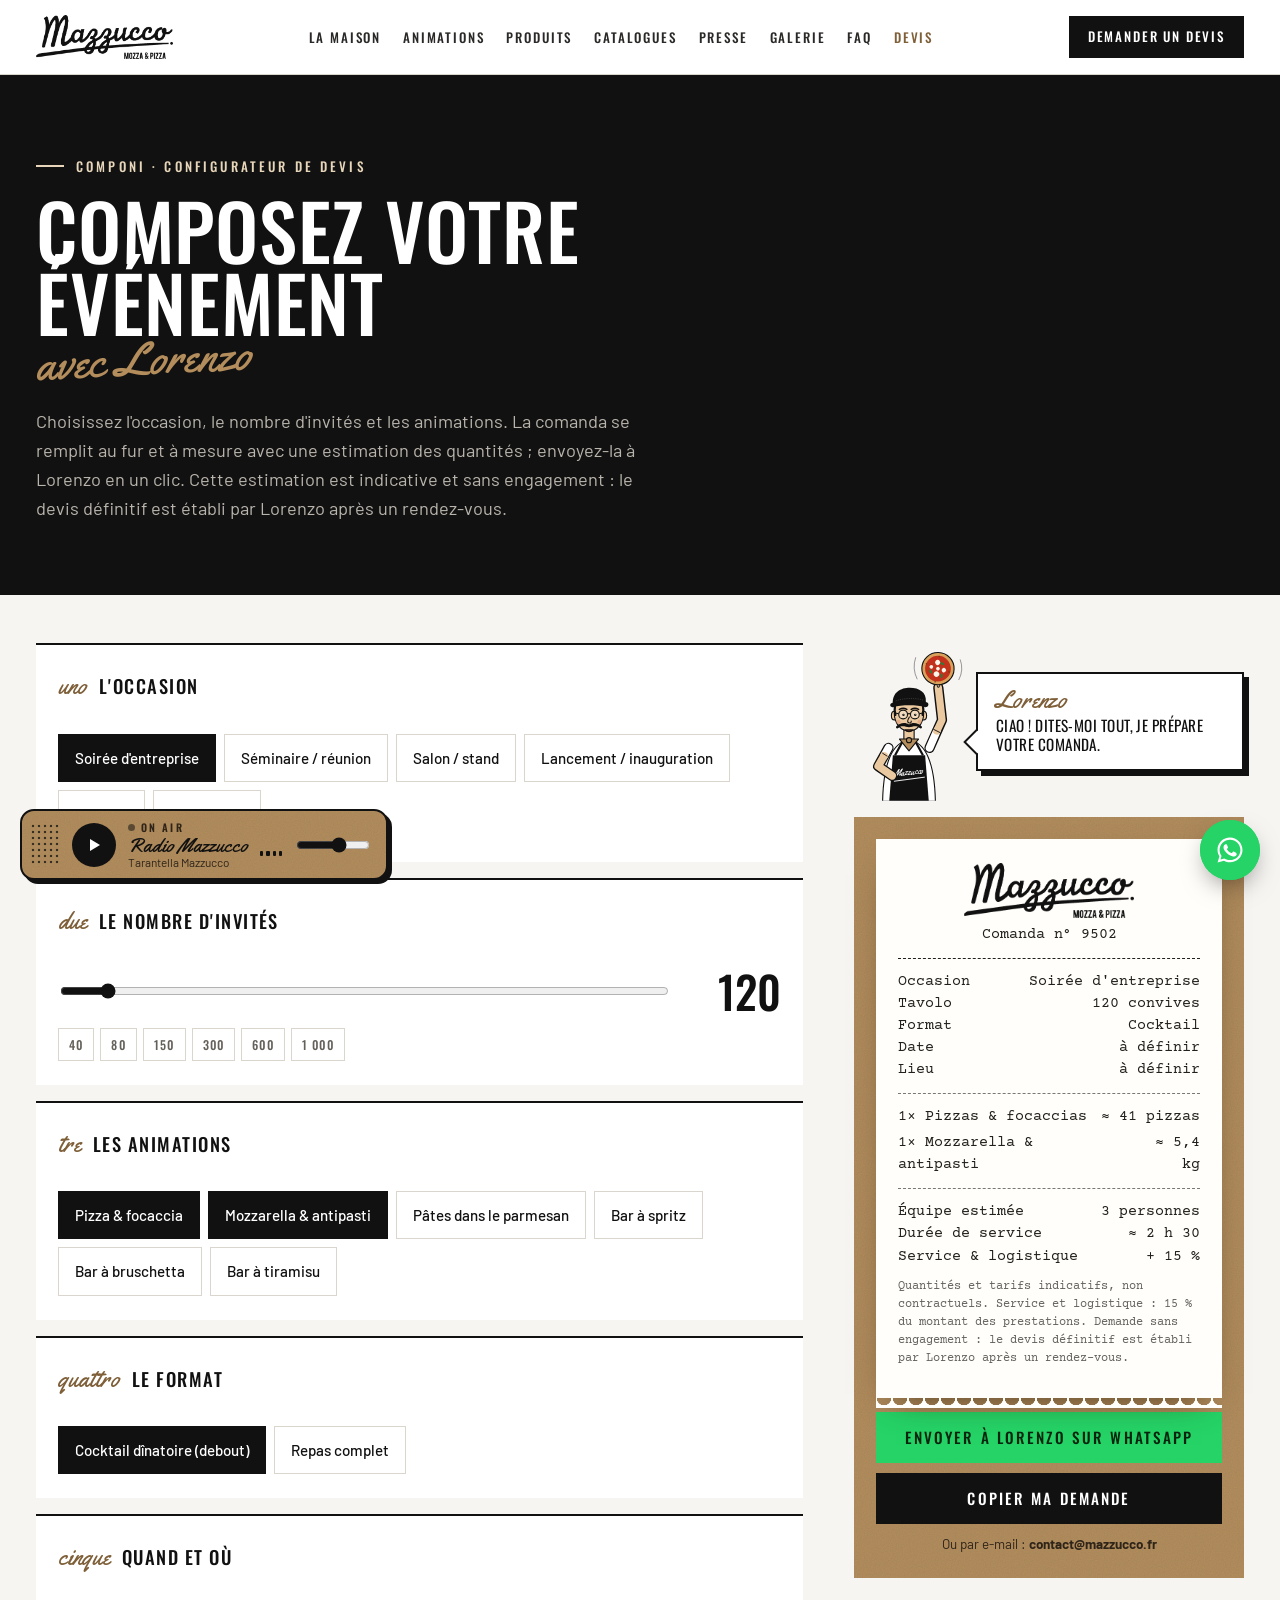
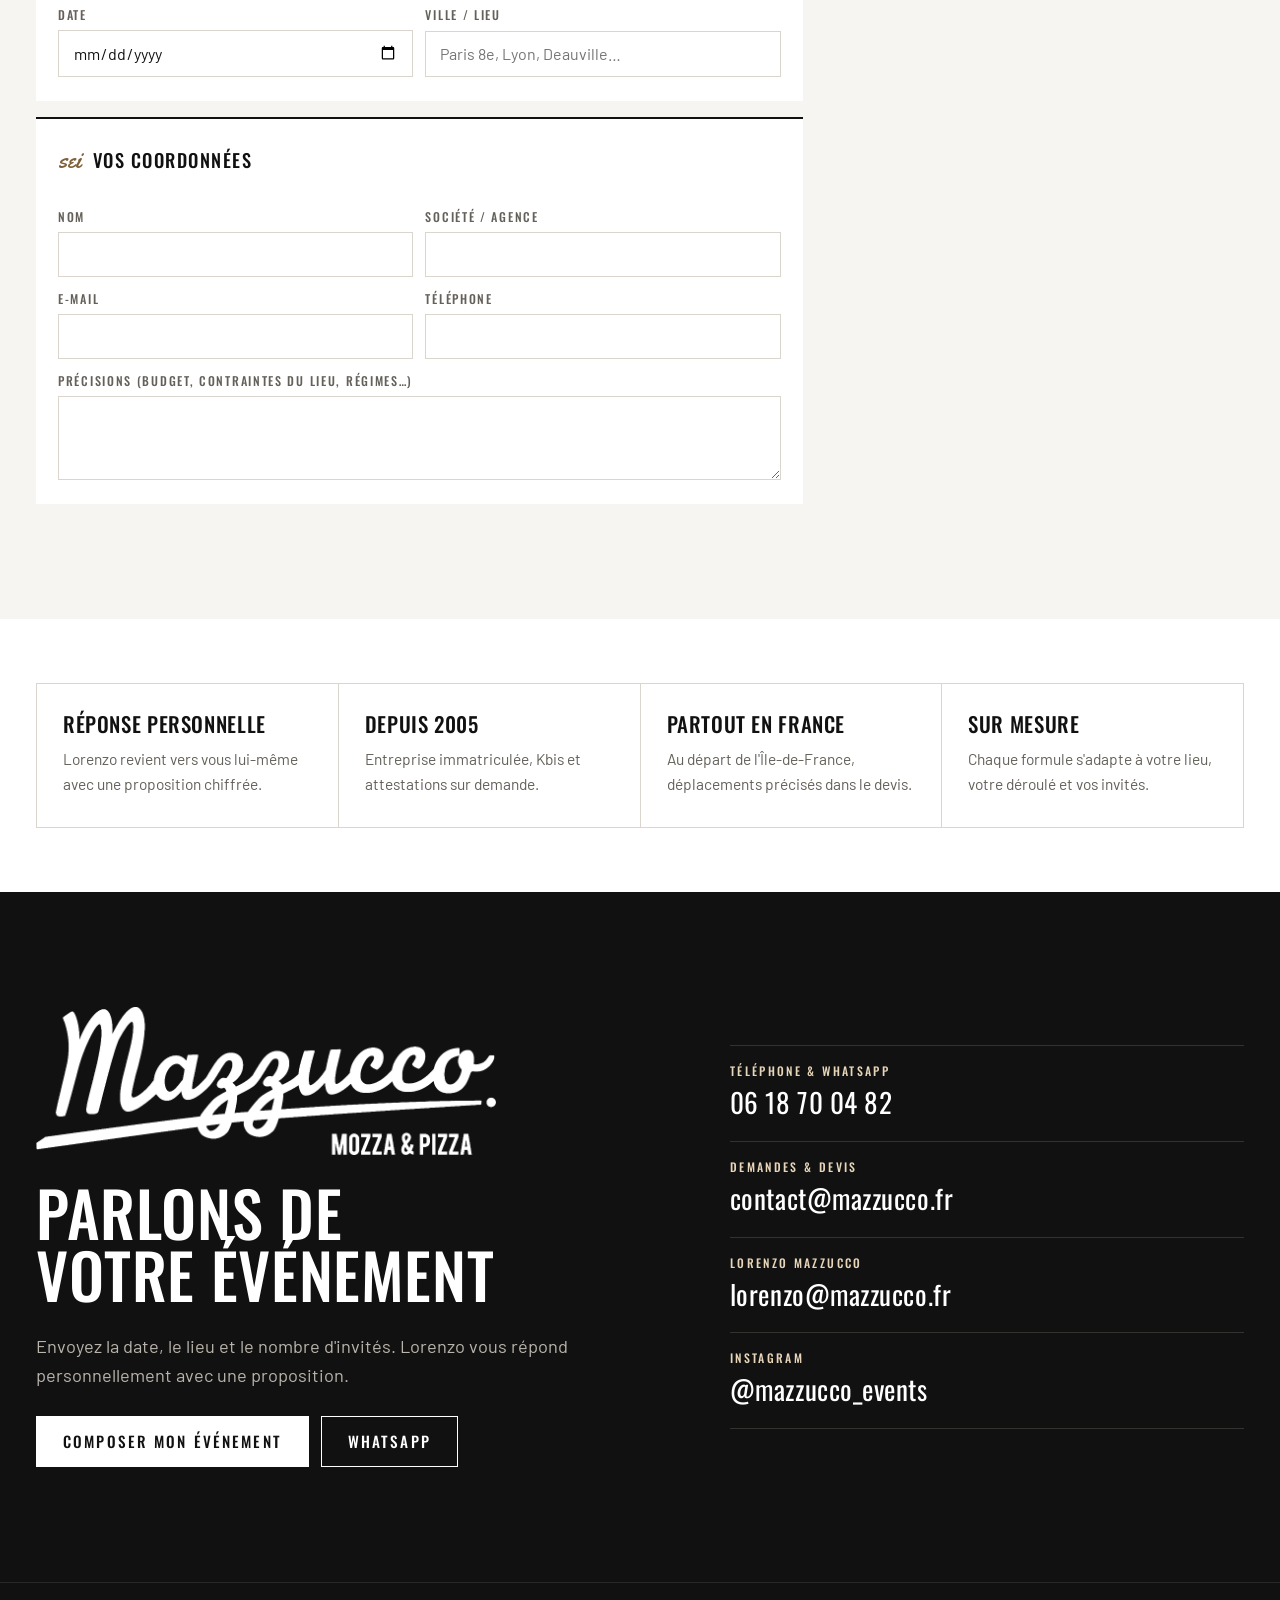
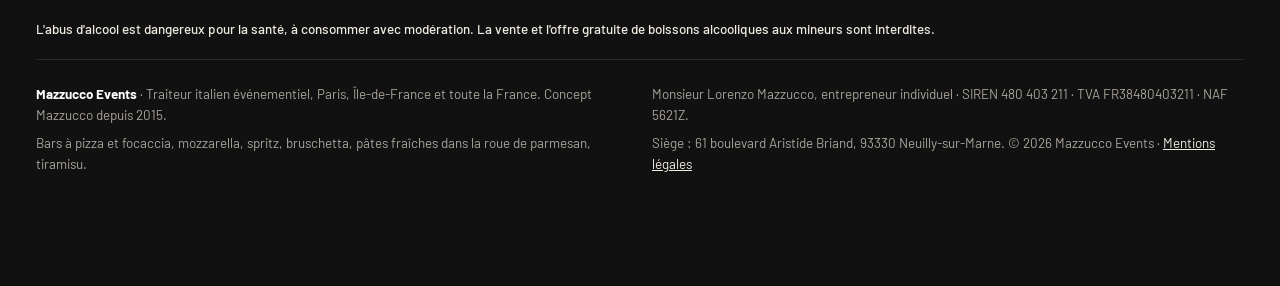
==== commit eac575cc: "Galerie photos, mentions de devis indicatif et nouvelle adresse du siège - Nouvelle page galerie.htm" ====
--- a/docs/devis.html
+++ b/docs/devis.html
@@ -92,6 +92,7 @@
       <li><a href="./#produits">Produits</a></li>
       <li><a href="./#catalogues">Catalogues</a></li>
       <li><a href="./#presse">Presse</a></li>
+      <li><a href="galerie.html">Galerie</a></li>
       <li><a href="./#faq">FAQ</a></li>
       <li><a href="devis.html" aria-current="page">Devis</a></li>
     </ul>
@@ -106,7 +107,7 @@
     <div>
       <span class="kicker">Componi · configurateur de devis</span>
       <h1 style="margin-top:16px">Composez votre événement <span class="script">avec Lorenzo</span></h1>
-      <p class="lede">Choisissez l'occasion, le nombre d'invités et les animations. La comanda se remplit au fur et à mesure avec une estimation des quantités ; envoyez-la à Lorenzo en un clic.</p>
+      <p class="lede">Choisissez l'occasion, le nombre d'invités et les animations. La comanda se remplit au fur et à mesure avec une estimation des quantités ; envoyez-la à Lorenzo en un clic. Cette estimation est indicative et sans engagement : le devis définitif est établi par Lorenzo après un rendez-vous.</p>
     </div>
   </div>
 </section>
@@ -190,7 +191,8 @@
           <div class="sep"></div>
           <div class="row"><span>Équipe estimée</span><span id="tStaff">—</span></div>
           <div class="row"><span>Durée de service</span><span id="tDur">—</span></div>
-          <p class="disc-t">Quantités indicatives, ajustées par Lorenzo selon votre déroulé. Tarif sur devis.</p>
+          <div class="row"><span>Service &amp; logistique</span><span id="tSvc">+ 15 %</span></div>
+          <p class="disc-t">Quantités et tarifs indicatifs, non contractuels. Service et logistique : 15 % du montant des prestations. Demande sans engagement : le devis définitif est établi par Lorenzo après un rendez-vous.</p>
           <p class="disc-t" id="tAlc" hidden>L'abus d'alcool est dangereux pour la santé, à consommer avec modération.</p>
           <div class="stamp" id="stamp">Pronto!</div>
         </div>
@@ -237,7 +239,7 @@
   <div class="wrap foot">
     <p class="foot-alc">L'abus d'alcool est dangereux pour la santé, à consommer avec modération. La vente et l'offre gratuite de boissons alcooliques aux mineurs sont interdites.</p>
     <div><p><b style="color:#fff">Mazzucco Events</b> · Traiteur italien événementiel, Paris, Île-de-France et toute la France. Concept Mazzucco depuis 2015.</p><p>Bars à pizza et focaccia, mozzarella, spritz, bruschetta, pâtes fraîches dans la roue de parmesan, tiramisu.</p></div>
-    <div><p>Monsieur Lorenzo Mazzucco, entrepreneur individuel · SIREN 480 403 211 · TVA FR38480403211 · NAF 5621Z.</p><p>Siège : 40 B promenade Marx Dormoy, 93460 Gournay-sur-Marne. © 2026 Mazzucco Events · <a href="mentions-legales.html">Mentions légales</a></p></div>
+    <div><p>Monsieur Lorenzo Mazzucco, entrepreneur individuel · SIREN 480 403 211 · TVA FR38480403211 · NAF 5621Z.</p><p>Siège : 61 boulevard Aristide Briand, 93330 Neuilly-sur-Marne. © 2026 Mazzucco Events · <a href="mentions-legales.html">Mentions légales</a></p></div>
   </div>
 </footer>
 <a class="wa-fab" href="https://wa.me/33618700482?text=Bonjour%20Lorenzo%2C%20je%20souhaite%20un%20devis%20pour%20un%20%C3%A9v%C3%A9nement." target="_blank" rel="noopener" aria-label="Écrire à Mazzucco Events sur WhatsApp">
--- a/docs/style.css
+++ b/docs/style.css
@@ -67,12 +67,12 @@
 header.site { position: sticky; top: env(safe-area-inset-top, 0px); z-index: 50; background: rgba(255,255,255,.96); backdrop-filter: blur(8px); border-bottom: 1px solid var(--line); }
 .nav { display: flex; align-items: center; justify-content: space-between; gap: 24px; height: 74px; }
 .nav .logo img { height: 44px; width: auto; }
-.nav ul { display: flex; gap: 28px; list-style: none; margin: 0; padding: 0; }
-.nav ul a { font: 500 .84rem var(--caps); letter-spacing: .16em; text-transform: uppercase; text-decoration: none; color: var(--ink-2); }
+.nav ul { display: flex; gap: 22px; list-style: none; margin: 0; padding: 0; }
+.nav ul a { white-space: nowrap; font: 500 .82rem var(--caps); letter-spacing: .14em; text-transform: uppercase; text-decoration: none; color: var(--ink-2); }
 .nav ul a:hover, .nav ul a[aria-current="page"] { color: var(--kraft-deep); }
-.nav .btn { padding: 13px 18px; font-size: .82rem; }
+.nav .btn { padding: 13px 18px; font-size: .82rem; white-space: nowrap; }
 .menu-btn { display: none; background: none; border: 1.5px solid var(--ink); padding: 9px 14px; font: 500 .8rem var(--caps); letter-spacing: .14em; text-transform: uppercase; cursor: pointer; color: var(--ink); }
-@media (max-width: 1020px) {
+@media (max-width: 1180px) {
   .nav ul { display: none; }
   .nav ul.open { display: grid; position: absolute; top: 74px; left: 0; right: 0; background: var(--white); border-bottom: 1px solid var(--line); padding: 12px var(--gutter-r) 22px var(--gutter-l); }
   .nav ul.open a { display: block; padding: 12px 0; font-size: 1rem; }
@@ -351,3 +351,24 @@
 .legal ul { margin: 10px 0 0; padding-left: 20px; color: var(--ink-2); display: grid; gap: 4px; }
 .alc-box { border: 2px solid var(--ink); padding: 22px 24px; display: grid; gap: 6px; box-shadow: 5px 5px 0 var(--ink); }
 .alc-main { font-family: var(--caps); text-transform: uppercase; letter-spacing: .04em; font-size: 1.15rem; color: var(--ink) !important; }
+
+/* ---------- Galerie ---------- */
+.gal-filters { display: flex; flex-wrap: wrap; gap: 8px; margin-bottom: 28px; }
+.gal-filters button { font: 500 .8rem var(--caps); letter-spacing: .14em; text-transform: uppercase; padding: 10px 14px; border: 1.5px solid var(--line); background: var(--white); color: var(--ink); cursor: pointer; }
+.gal-filters button:hover { border-color: var(--ink); }
+.gal-filters button[aria-pressed="true"] { background: var(--ink); border-color: var(--ink); color: var(--white); }
+.gal { columns: 3 280px; column-gap: 16px; }
+.shot { break-inside: avoid; margin: 0 0 16px; background: var(--white); }
+.shot button { display: block; width: 100%; padding: 0; border: 0; background: none; cursor: zoom-in; position: relative; }
+.shot img { width: 100%; height: auto; display: block; transition: filter .2s; }
+.shot button:hover img { filter: brightness(.9); }
+.shot figcaption { font: 500 .74rem var(--caps); letter-spacing: .14em; text-transform: uppercase; color: var(--muted); padding: 10px 2px 0; }
+.gal-note { margin-top: 28px; color: var(--muted); font-size: .92rem; max-width: 64ch; }
+#lightbox { position: fixed; inset: 0; z-index: 120; background: rgba(10,10,10,.94); display: grid; grid-template-rows: 1fr auto; align-items: center; justify-items: center; padding: calc(56px + env(safe-area-inset-top, 0px)) max(16px, env(safe-area-inset-right, 0px)) calc(24px + env(safe-area-inset-bottom, 0px)) max(16px, env(safe-area-inset-left, 0px)); }
+#lightbox img { max-width: min(100%, 1200px); max-height: 78vh; width: auto; height: auto; object-fit: contain; }
+#lightbox .lb-cap { color: #E9E4DA; font: 500 .82rem var(--caps); letter-spacing: .16em; text-transform: uppercase; padding-top: 14px; text-align: center; }
+#lightbox button { position: absolute; background: var(--white); color: var(--ink); border: 0; width: 48px; height: 48px; border-radius: 50%; font: 500 1.4rem/1 var(--caps); cursor: pointer; display: grid; place-items: center; }
+#lightbox .lb-close { top: calc(12px + env(safe-area-inset-top, 0px)); right: max(16px, env(safe-area-inset-right, 0px)); }
+#lightbox .lb-prev { left: max(16px, env(safe-area-inset-left, 0px)); top: 50%; transform: translateY(-50%); }
+#lightbox .lb-next { right: max(16px, env(safe-area-inset-right, 0px)); top: 50%; transform: translateY(-50%); }
+@media (max-width: 640px) { #lightbox .lb-prev, #lightbox .lb-next { top: auto; bottom: calc(16px + env(safe-area-inset-bottom, 0px)); transform: none; } }
